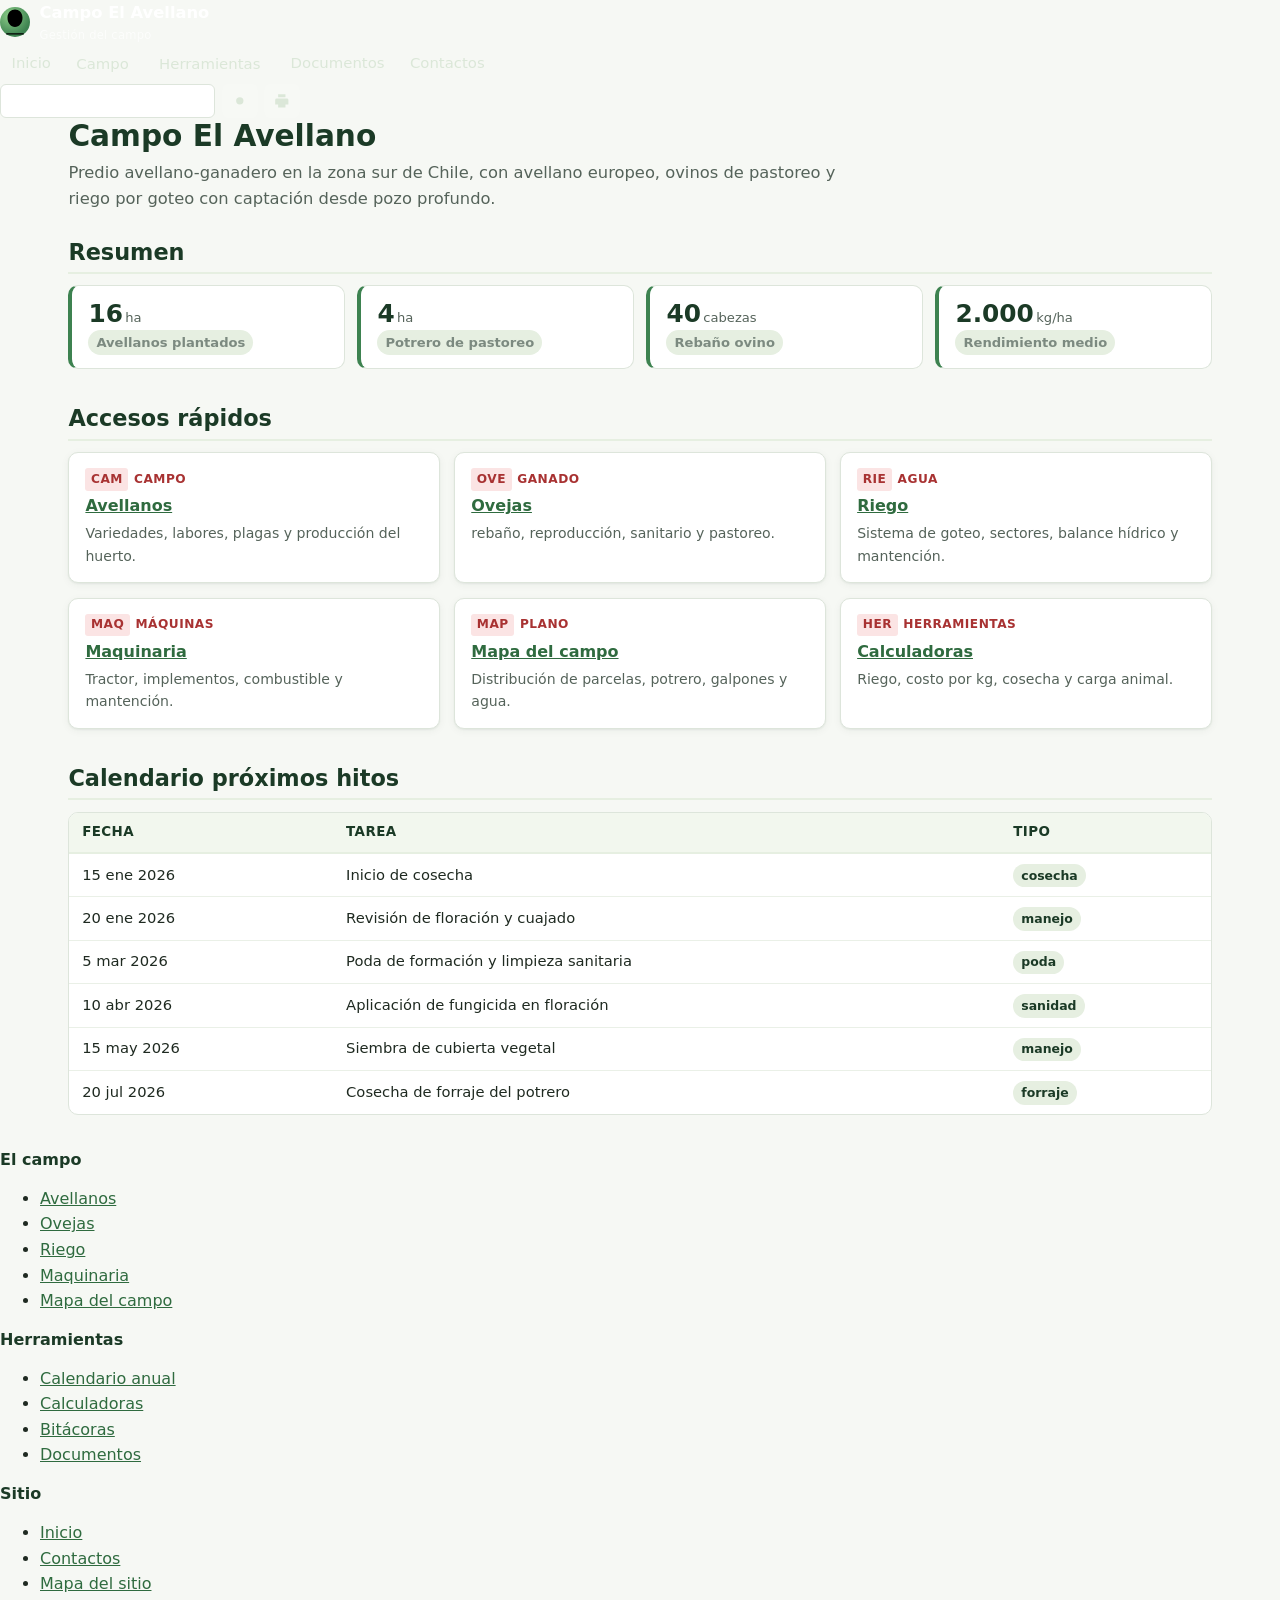
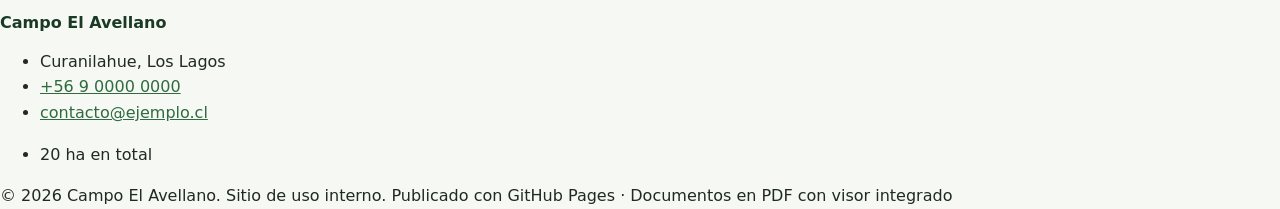
==== index.html @ 993be4ba "Sitio del campo: version inicial estatica" ====
<!DOCTYPE html>
<html lang="es-CL">
<head>
<meta charset="utf-8">
<meta name="viewport" content="width=device-width, initial-scale=1">
<title>Campo El Avellano | Gestión del campo avellano-ganadero</title>
<meta name="description" content="Sitio de Gestión del campo avellano-ganadero: avellanos, ovinos, riego por goteo, maquinaria, documentos, bitácoras y calculadoras.">
<meta name="theme-color" content="#1f4d3a">
<link rel="canonical" href="https://durrutiac94.github.io/campo-agricola/index.html">
<link rel="manifest" href="manifest.webmanifest">
<link rel="stylesheet" href="css/styles.css">
<link rel="stylesheet" href="css/campo.css">
</head>
<body data-pagina="index.html">

<div id="barra-header"></div>

<main class="contenedor">
  <header class="pagina-cabecera">
    <h1>Campo El Avellano</h1>
    <p class="intro" id="descripcion-campo">
      Predio avellano-ganadero en la zona sur de Chile, con avellano europeo, ovinos de pastoreo y riego por goteo.
    </p>
  </header>

  <section class="seccion">
    <h2>Resumen</h2>
    <div class="kpis" id="kpis-portada"></div>
  </section>

  <section class="seccion">
    <h2>Accesos rápidos</h2>
    <div class="doc-grid">
      <article class="doc-card">
        <div class="tipo"><span class="ext">CAM</span> Campo</div>
        <h3><a href="avellanos.html">Avellanos</a></h3>
        <p class="desc">Variedades, labores, plagas y producción del huerto.</p>
      </article>
      <article class="doc-card">
        <div class="tipo"><span class="ext">OVE</span> Ganado</div>
        <h3><a href="ovejas.html">Ovejas</a></h3>
        <p class="desc">rebaño, reproducción, sanitario y pastoreo.</p>
      </article>
      <article class="doc-card">
        <div class="tipo"><span class="ext">RIE</span> Agua</div>
        <h3><a href="riego.html">Riego</a></h3>
        <p class="desc">Sistema de goteo, sectores, balance hídrico y mantención.</p>
      </article>
      <article class="doc-card">
        <div class="tipo"><span class="ext">MAQ</span> Máquinas</div>
        <h3><a href="maquinaria.html">Maquinaria</a></h3>
        <p class="desc">Tractor, implementos, combustible y mantención.</p>
      </article>
      <article class="doc-card">
        <div class="tipo"><span class="ext">MAP</span> Plano</div>
        <h3><a href="mapa.html">Mapa del campo</a></h3>
        <p class="desc">Distribución de parcelas, potrero, galpones y agua.</p>
      </article>
      <article class="doc-card">
        <div class="tipo"><span class="ext">HER</span> Herramientas</div>
        <h3><a href="calculadoras.html">Calculadoras</a></h3>
        <p class="desc">Riego, costo por kg, cosecha y carga animal.</p>
      </article>
    </div>
  </section>

  <section class="seccion">
    <h2>Calendario próximos hitos</h2>
    <div id="hitos-portada"></div>
  </section>
</main>

<div id="pie-footer"></div>

<script src="data/campo.js"></script>
<script src="data/calendario.js"></script>
<script src="js/app.js"></script>
<script>
(function() {
  'use strict';
  var C = window.Campo;
  var datos = window.DATOS_CAMPO || {};
  var desc = document.getElementById('descripcion-campo');
  if (desc && datos.descripcion) desc.textContent = datos.descripcion;
  
  var kpisCont = document.getElementById('kpis-portada');
  if (kpisCont && datos.kpis) {
    var grilla = C.el ? document.createElement('div') : null;
    if (!grilla) grilla = document.createElement('div');
    grilla.className = 'kpis';
    datos.kpis.forEach(function(s) {
      var k = document.createElement('div');
      k.className = 'kpi';
      k.innerHTML = '<div class="valor">' + C.esc(s.valor) + (s.unidad ? '<span class="unidad">' + C.esc(s.unidad) + '</span>' : '') + '</div>' +
                    '<div class="etiqueta">' + C.esc(s.etiqueta) + '</div>';
      grilla.appendChild(k);
    });
    kpisCont.appendChild(grilla);
  }
  
  var hitosCont = document.getElementById('hitos-portada');
  if (hitosCont && datos.hitos) {
    var tabla = document.createElement('div');
    tabla.className = 'tabla-envoltura';
    var t = document.createElement('table');
    t.className = 'tabla responsive';
    t.innerHTML = '<thead><tr><th>Fecha</th><th>Tarea</th><th>Tipo</th></tr></thead><tbody></tbody>';
    var tbody = t.querySelector('tbody');
    datos.hitos.slice(0, 6).forEach(function(h) {
      var tr = document.createElement('tr');
      tr.innerHTML = '<td data-label="Fecha">' + C.esc(C.fecha ? C.fecha(h.fecha) : h.fecha) + '</td>' +
                     '<td data-label="Tarea">' + C.esc(h.titulo) + '</td>' +
                     '<td data-label="Tipo"><span class="etiqueta">' + C.esc(h.tipo) + '</span></td>';
      tbody.appendChild(tr);
    });
    tabla.appendChild(t);
    hitosCont.appendChild(tabla);
  }
})();
</script>
</body>
</html>
---- css/styles.css ----
/* ==========================================================================
   Sitio de gestión de campo agrícola
   Hoja de estilos principal
   ========================================================================== */

:root {
  --verde-900: #1b3a26;
  --verde-700: #2f6b3f;
  --verde-600: #3d8250;
  --verde-400: #74a96b;
  --verde-200: #c2d9b8;
  --verde-100: #e6efe1;
  --verde-050: #f2f7ee;

  --tierra-700: #6b4f2a;
  --tierra-500: #9a7b4f;
  --ambar-600: #b07d18;
  --ambar-100: #fdf1d6;
  --rojo-600: #a83232;
  --rojo-100: #fbe4e4;
  --azul-600: #2b6180;
  --azul-100: #e0eef5;

  --texto: #1f2a21;
  --texto-soft: #55635a;
  --texto-mute: #7c8a80;
  --linea: #dde5db;
  --linea-soft: #eaf0e7;
  --fondo: #f6f8f4;
  --superficie: #ffffff;
  --superficie-alt: #fbfcfa;

  --radio: 10px;
  --radio-s: 6px;
  --sombra: 0 1px 2px rgba(27, 58, 38, .06), 0 2px 8px rgba(27, 58, 38, .05);
  --sombra-alta: 0 8px 28px rgba(27, 58, 38, .16);

  --ancho: 1180px;
  --alto-header: 62px;

  --fuente: "Segoe UI", system-ui, -apple-system, "Helvetica Neue", Arial, sans-serif;
  --mono: "Cascadia Mono", "SF Mono", Consolas, "Liberation Mono", monospace;
}

* { box-sizing: border-box; }

html { scroll-behavior: smooth; }

body {
  margin: 0;
  font-family: var(--fuente);
  font-size: 16px;
  line-height: 1.6;
  color: var(--texto);
  background: var(--fondo);
  -webkit-text-size-adjust: 100%;
}

img, svg { max-width: 100%; }

a { color: var(--verde-700); }
a:hover { color: var(--verde-600); }

h1, h2, h3, h4 {
  color: var(--verde-900);
  line-height: 1.25;
  margin: 0 0 .5em;
  font-weight: 650;
}
h1 { font-size: 1.85rem; }
h2 { font-size: 1.4rem; }
h3 { font-size: 1.12rem; }
h4 { font-size: 1rem; }
p { margin: 0 0 .9em; }

.skip-link {
  position: absolute; left: -9999px; top: 0; z-index: 200;
  background: var(--verde-900); color: #fff; padding: .7rem 1rem; border-radius: 0 0 var(--radio-s) 0;
}
.skip-link:focus { left: 0; }

:focus-visible {
  outline: 3px solid var(--verde-400);
  outline-offset: 2px;
}

/* ---------------------------------------------------------------- Layout -- */

.contenedor {
  width: 100%;
  max-width: var(--ancho);
  margin: 0 auto;
  padding: 0 1.15rem;
}

main { padding: 1.6rem 0 3rem; min-height: 60vh; }

.breadcrumb {
  font-size: .85rem;
  color: var(--texto-mute);
  padding: .9rem 0 .2rem;
}
.breadcrumb a { color: var(--texto-soft); text-decoration: none; }
.breadcrumb a:hover { text-decoration: underline; }
.breadcrumb span { margin: 0 .4rem; }

.seccion { margin-bottom: 2.2rem; }
.seccion > h2 {
  padding-bottom: .4rem;
  border-bottom: 2px solid var(--verde-100);
  display: flex; align-items: baseline; gap: .6rem; flex-wrap: wrap;
}
.seccion > h2 .contador { font-size: .85rem; font-weight: 400; color: var(--texto-mute); }

.parrafo-intro { color: var(--texto-soft); max-width: 74ch; }

/* Cabecera de página y migas de navegación */
.pagina-cabecera { margin-bottom: 1.6rem; }
.pagina-cabecera h1 { margin-bottom: .3rem; }
.pagina-cabecera .intro {
  color: var(--texto-soft); max-width: 74ch; margin: 0; font-size: 1.02rem;
}

.migas { font-size: .85rem; color: var(--texto-mute); padding: .9rem 0 .2rem; }
.migas a { color: var(--texto-soft); text-decoration: none; }
.migas a:hover { text-decoration: underline; }
.migas span { margin: 0 .4rem; }

/* Filtros */
.filtros-documentos {
  display: flex; flex-wrap: wrap; gap: .9rem; align-items: flex-end;
  margin-bottom: 1.2rem; padding-bottom: .9rem; border-bottom: 1px solid var(--linea);
}
.filtros-grupo { display: flex; flex-wrap: wrap; gap: .9rem; align-items: flex-end; }
.filtros-grupo label { display: flex; flex-direction: column; gap: .25rem; }
.filtros-grupo select, .filtros-grupo input { min-width: 190px; }

/* Ficha de datos clave (pares etiqueta/valor) */
.datos-clave { display: grid; gap: .4rem .9rem; grid-template-columns: repeat(auto-fit, minmax(250px, 1fr)); }
.datos-clave .fila {
  display: flex; justify-content: space-between; gap: 1rem;
  padding: .32rem 0; border-bottom: 1px dashed var(--linea-soft); font-size: .93rem;
}
.datos-clave .fila .k { color: var(--texto-soft); }
.datos-clave .fila .v { font-weight: 650; color: var(--verde-900); text-align: right; }

/* ---------------------------------------------------------------- Header -- */

.site-header {
  position: sticky; top: 0; z-index: 50;
  background: var(--verde-900);
  color: #eef4ec;
  box-shadow: 0 1px 0 rgba(255,255,255,.08), 0 2px 10px rgba(0,0,0,.18);
}

.site-header .barra {
  display: flex; align-items: center; gap: 1rem;
  min-height: var(--alto-header);
}

.marca {
  display: flex; align-items: center; gap: .6rem;
  color: #fff; text-decoration: none; font-weight: 700; white-space: nowrap;
  font-size: 1.02rem;
}
.marca:hover { color: #fff; }
.marca .logo {
  width: 30px; height: 30px; flex: none;
  border-radius: 50%;
  background: radial-gradient(circle at 35% 30%, #8fd08a, #3d8250 70%);
  display: grid; place-items: center;
  color: var(--verde-900); font-size: .95rem; font-weight: 800;
}
.marca small { display: block; font-size: .72rem; font-weight: 400; opacity: .72; letter-spacing: .02em; }

.nav-principal { margin-left: auto; }
.nav-lista { display: flex; align-items: center; gap: .15rem; list-style: none; margin: 0; padding: 0; }

.nav-lista > li { position: relative; }

.nav-lista a, .nav-grupo > button {
  display: inline-flex; align-items: center; gap: .3rem;
  padding: .48rem .72rem;
  color: #dbe7d8; text-decoration: none;
  font-size: .93rem; font-weight: 500;
  border-radius: var(--radio-s);
  background: none; border: 0; cursor: pointer;
  font-family: inherit;
}
.nav-lista a:hover, .nav-grupo > button:hover { background: rgba(255,255,255,.1); color: #fff; }
.nav-lista a.activo { background: rgba(255,255,255,.16); color: #fff; font-weight: 650; }
.nav-grupo > button .flecha { font-size: .62rem; opacity: .8; transition: transform .15s; }
.nav-grupo.abierto > button .flecha { transform: rotate(180deg); }

.nav-submenu {
  position: absolute; top: calc(100% + 6px); right: 0; z-index: 60;
  min-width: 210px;
  background: var(--superficie);
  border: 1px solid var(--linea);
  border-radius: var(--radio);
  box-shadow: var(--sombra-alta);
  list-style: none; margin: 0; padding: .35rem;
  display: none;
}
.nav-grupo.abierto .nav-submenu { display: block; }
.nav-submenu a { display: block; color: var(--texto); font-weight: 500; padding: .5rem .65rem; }
.nav-submenu a:hover { background: var(--verde-050); color: var(--verde-700); }
.nav-submenu a.activo { background: var(--verde-100); color: var(--verde-900); font-weight: 650; }

.acciones-header { display: flex; align-items: center; gap: .4rem; }

.btn-icono {
  background: rgba(255,255,255,.08); color: #dbe7d8;
  border: 0; border-radius: var(--radio-s);
  width: 36px; height: 34px;
  display: grid; place-items: center;
  cursor: pointer; font-size: 1rem;
}
.btn-icono:hover { background: rgba(255,255,255,.18); color: #fff; }
.btn-icono.activo { background: var(--verde-600); color: #fff; }
.btn-icono svg { width: 1.1rem; height: 1.1rem; fill: currentColor; }

.btn-menu { display: none; }

.buscador-global { position: relative; }
.buscador-global input {
  width: 190px; padding: .42rem .6rem;
  border-radius: var(--radio-s);
  border: 1px solid rgba(255,255,255,.18);
  background: rgba(255,255,255,.08); color: #fff;
  font-size: .88rem; font-family: inherit;
}
.buscador-global input::placeholder { color: rgba(255,255,255,.55); }
.buscador-global input:focus { background: rgba(255,255,255,.14); }

.resultados-busqueda {
  position: absolute; top: calc(100% + 8px); right: 0; z-index: 70;
  width: 340px; max-height: 60vh; overflow: auto;
  background: var(--superficie); color: var(--texto);
  border: 1px solid var(--linea); border-radius: var(--radio);
  box-shadow: var(--sombra-alta); padding: .35rem;
  display: none;
}
.resultados-busqueda.visible { display: block; }
.resultados-busqueda .grupo-titulo {
  font-size: .72rem; text-transform: uppercase; letter-spacing: .06em;
  color: var(--texto-mute); padding: .5rem .6rem .25rem; font-weight: 700;
}
.resultados-busqueda a {
  display: block; padding: .42rem .6rem; border-radius: var(--radio-s);
  text-decoration: none; color: var(--texto); font-size: .9rem;
}
.resultados-busqueda a:hover { background: var(--verde-050); }
.resultados-busqueda .sub { font-size: .78rem; color: var(--texto-mute); }
.resultados-busqueda .vacio { padding: .8rem .6rem; color: var(--texto-mute); font-size: .9rem; }

/* ------------------------------------------------------------------ Hero -- */

.hero {
  background: linear-gradient(135deg, var(--verde-900) 0%, var(--verde-700) 55%, var(--verde-600) 100%);
  color: #f0f6ec;
  padding: 2.4rem 0 2.2rem;
}
.hero h1 { color: #fff; font-size: 2.1rem; margin-bottom: .35rem; }
.hero .lead { color: #d5e6cf; font-size: 1.04rem; max-width: 70ch; margin-bottom: 0; }
.hero .ubicacion { font-size: .9rem; color: #bcd6b5; margin-top: .6rem; }

.hero-mini {
  background: linear-gradient(135deg, var(--verde-900), var(--verde-700));
  color: #f0f6ec; padding: 1.5rem 0 1.4rem;
}
.hero-mini h1 { color: #fff; font-size: 1.65rem; margin-bottom: .2rem; }
.hero-mini p { color: #cfe1c8; margin: 0; max-width: 76ch; }

/* --------------------------------------------------------------- Tarjetas -- */

.grilla { display: grid; gap: 1rem; }
.grilla-2 { grid-template-columns: repeat(auto-fit, minmax(290px, 1fr)); }
.grilla-3 { grid-template-columns: repeat(auto-fit, minmax(235px, 1fr)); }
.grilla-4 { grid-template-columns: repeat(auto-fit, minmax(190px, 1fr)); }

.tarjeta {
  background: var(--superficie);
  border: 1px solid var(--linea);
  border-radius: var(--radio);
  padding: 1.05rem 1.15rem;
  box-shadow: var(--sombra);
}
.tarjeta h3 { margin-bottom: .35rem; }
.tarjeta p { color: var(--texto-soft); font-size: .93rem; margin-bottom: .6rem; }
.tarjeta.tarjeta-enlace { display: block; text-decoration: none; color: inherit; transition: transform .12s, box-shadow .12s, border-color .12s; }
.tarjeta.tarjeta-enlace:hover { transform: translateY(-2px); box-shadow: var(--sombra-alta); border-color: var(--verde-200); }
.tarjeta .icono { font-size: 1.5rem; display: block; margin-bottom: .35rem; }
.tarjeta .pie-tarjeta { font-size: .85rem; color: var(--verde-700); font-weight: 600; }

/* ----------------------------------------------------------------- KPIs --- */

.kpis { display: grid; gap: .8rem; grid-template-columns: repeat(auto-fit, minmax(160px, 1fr)); }
.kpi {
  background: var(--superficie); border: 1px solid var(--linea);
  border-left: 4px solid var(--verde-600);
  border-radius: var(--radio); padding: .85rem 1rem;
}
.kpi .valor { font-size: 1.55rem; font-weight: 700; color: var(--verde-900); line-height: 1.15; }
.kpi .valor .unidad { font-size: .82rem; font-weight: 500; color: var(--texto-soft); margin-left: .15rem; }
.kpi .etiqueta { font-size: .82rem; color: var(--texto-mute); margin-top: .1rem; }
.kpi.alerta { border-left-color: var(--ambar-600); background: var(--ambar-100); }
.kpi.alerta .valor { color: var(--ambar-600); }
.kpi.bueno { border-left-color: var(--verde-600); }
.kpi.critico { border-left-color: var(--rojo-600); background: var(--rojo-100); }
.kpi.critico .valor { color: var(--rojo-600); }

/* ---------------------------------------------------------------- Tablas -- */

.tabla-envoltura {
  overflow-x: auto;
  border: 1px solid var(--linea);
  border-radius: var(--radio);
  background: var(--superficie);
}
table.tabla {
  width: 100%; border-collapse: collapse; font-size: .92rem;
}
table.tabla caption {
  text-align: left; padding: .8rem 1rem .2rem;
  font-weight: 650; color: var(--verde-900); font-size: .98rem;
}
table.tabla caption .nota-caption { display: block; font-weight: 400; color: var(--texto-mute); font-size: .84rem; margin-top: .1rem; }
table.tabla th, table.tabla td { padding: .55rem .8rem; text-align: left; border-bottom: 1px solid var(--linea-soft); vertical-align: top; }
table.tabla thead th {
  background: var(--verde-050); color: var(--verde-900);
  font-weight: 650; font-size: .84rem; text-transform: uppercase; letter-spacing: .03em;
  border-bottom: 2px solid var(--verde-100); white-space: nowrap;
}
table.tabla thead th.ordenable { cursor: pointer; user-select: none; }
table.tabla thead th.ordenable:hover { background: var(--verde-100); }
table.tabla thead th .flecha-orden { opacity: .35; font-size: .7rem; margin-left: .25rem; }
table.tabla thead th.orden-asc .flecha-orden,
table.tabla thead th.orden-desc .flecha-orden { opacity: 1; color: var(--verde-600); }
table.tabla tbody tr:hover { background: var(--verde-050); }
table.tabla tbody tr:last-child td { border-bottom: 0; }
table.tabla tfoot td { font-weight: 700; background: var(--verde-050); border-top: 2px solid var(--verde-100); }
table.tabla .num { text-align: right; font-variant-numeric: tabular-nums; white-space: nowrap; }
table.tabla .nowrap { white-space: nowrap; }

/* Tabla responsive: en pantallas chicas cada fila se apila como tarjeta */
@media (max-width: 700px) {
  table.tabla.responsive thead { display: none; }
  table.tabla.responsive, table.tabla.responsive tbody, table.tabla.responsive tr, table.tabla.responsive td { display: block; width: 100%; }
  table.tabla.responsive tr {
    border: 1px solid var(--linea); border-radius: var(--radio-s);
    margin: .6rem 0; padding: .3rem .1rem; background: var(--superficie);
  }
  table.tabla.responsive td {
    border: 0; display: grid; grid-template-columns: 38% 1fr; gap: .5rem;
    padding: .32rem .6rem; text-align: left;
  }
  table.tabla.responsive td::before {
    content: attr(data-label); font-weight: 650; color: var(--texto-mute);
    font-size: .8rem; text-transform: uppercase; letter-spacing: .03em;
  }
  table.tabla.responsive td.num { text-align: left; }
  table.tabla.responsive tfoot { display: block; }
  table.tabla.responsive tfoot tr { display: block; }
  table.tabla.responsive tfoot td { display: block; border-top: 2px solid var(--verde-100); }
}

/* ------------------------------------------------------------- Etiquetas -- */

.etiqueta {
  display: inline-block; padding: .12rem .5rem;
  border-radius: 999px; font-size: .78rem; font-weight: 600;
  background: var(--verde-100); color: var(--verde-900); white-space: nowrap;
}
.etiqueta.ambar { background: var(--ambar-100); color: var(--ambar-600); }
.etiqueta.rojo { background: var(--rojo-100); color: var(--rojo-600); }
.etiqueta.azul { background: var(--azul-100); color: var(--azul-600); }
.etiqueta.tierra { background: #f0e7d8; color: var(--tierra-700); }
.etiqueta.neutra { background: #eef1ee; color: var(--texto-soft); }

/* ------------------------------------------------------------- Controles -- */

.barra-controles {
  display: flex; flex-wrap: wrap; gap: .6rem; align-items: center;
  margin-bottom: .9rem;
}
.campo-busca { position: relative; flex: 1 1 240px; min-width: 200px; }
.campo-busca input { width: 100%; padding-left: 2rem; }
.campo-busca::before {
  content: "→"; position: absolute; left: .6rem; top: 50%; transform: translateY(-50%);
  color: var(--texto-mute); font-size: 1.05rem; pointer-events: none;
}

input[type="text"], input[type="number"], input[type="date"], input[type="search"], input[type="email"], select, textarea {
  width: 100%;
  padding: .45rem .6rem;
  border: 1px solid var(--linea);
  border-radius: var(--radio-s);
  background: var(--superficie); color: var(--texto);
  font-family: inherit; font-size: .93rem;
}
input:focus, select:focus, textarea:focus { border-color: var(--verde-400); }
textarea { min-height: 80px; resize: vertical; }

select { cursor: pointer; }

label { font-size: .86rem; font-weight: 600; color: var(--texto-soft); }

.btn {
  display: inline-flex; align-items: center; gap: .4rem;
  padding: .5rem .9rem;
  background: var(--verde-700); color: #fff;
  border: 1px solid var(--verde-700); border-radius: var(--radio-s);
  font-family: inherit; font-size: .9rem; font-weight: 600;
  cursor: pointer; text-decoration: none;
  white-space: nowrap;
}
.btn:hover { background: var(--verde-600); border-color: var(--verde-600); color: #fff; }
.btn.secundario { background: var(--superficie); color: var(--verde-700); border-color: var(--verde-200); }
.btn.secundario:hover { background: var(--verde-050); color: var(--verde-900); }
.btn.plano { background: none; color: var(--verde-700); border-color: transparent; }
.btn.plano:hover { background: var(--verde-050); }
.btn.pequeno { padding: .3rem .6rem; font-size: .82rem; }
.btn[disabled] { opacity: .5; cursor: not-allowed; }

.chips { display: flex; flex-wrap: wrap; gap: .4rem; }
.chip {
  padding: .3rem .7rem; border-radius: 999px;
  border: 1px solid var(--linea); background: var(--superficie);
  font-size: .85rem; cursor: pointer; color: var(--texto-soft);
  font-family: inherit;
}
.chip:hover { border-color: var(--verde-400); color: var(--verde-700); }
.chip.activo { background: var(--verde-700); border-color: var(--verde-700); color: #fff; font-weight: 600; }

.contador-resultados { font-size: .86rem; color: var(--texto-mute); margin-left: auto; }

.vacio {
  padding: 1.6rem 1rem; text-align: center; color: var(--texto-mute);
  background: var(--superficie-alt); border: 1px dashed var(--linea); border-radius: var(--radio);
}

/* ------------------------------------------------------------ Documentos -- */

.doc-grid { display: grid; gap: .9rem; grid-template-columns: repeat(auto-fill, minmax(290px, 1fr)); }

.doc-card {
  background: var(--superficie); border: 1px solid var(--linea);
  border-radius: var(--radio); padding: .95rem 1rem;
  display: flex; flex-direction: column; gap: .35rem;
  box-shadow: var(--sombra);
}
.doc-card .tipo {
  display: inline-flex; align-items: center; gap: .35rem;
  font-size: .76rem; font-weight: 700; text-transform: uppercase;
  letter-spacing: .04em; color: var(--rojo-600);
}
.doc-card .tipo .ext { background: var(--rojo-100); padding: .1rem .35rem; border-radius: 3px; }
.doc-card h3 { margin: 0; font-size: 1rem; }
.doc-card .desc { font-size: .88rem; color: var(--texto-soft); margin: 0; flex: 1; }
.doc-card .meta { font-size: .8rem; color: var(--texto-mute); display: flex; gap: .5rem; flex-wrap: wrap; align-items: center; }
.doc-card .acciones { display: flex; gap: .4rem; flex-wrap: wrap; margin-top: .35rem; }
.doc-card .acciones a, .doc-card .acciones button {
  font-size: .84rem; padding: .28rem .6rem;
}

/* ----------------------------------------------------------------- Visor -- */

.visor-fondo {
  position: fixed; inset: 0; z-index: 100;
  background: rgba(20, 34, 24, .78);
  display: none; align-items: center; justify-content: center;
  padding: 1rem;
}
.visor-fondo.visible { display: flex; }
.visor-caja {
  background: var(--superficie); border-radius: var(--radio);
  width: min(1080px, 100%); height: min(88vh, 100%);
  display: flex; flex-direction: column; overflow: hidden;
  box-shadow: var(--sombra-alta);
}
.visor-barra {
  display: flex; align-items: center; gap: .7rem;
  padding: .6rem .9rem; border-bottom: 1px solid var(--linea);
  background: var(--superficie-alt); flex: none;
}
.visor-barra .titulo { font-weight: 650; color: var(--verde-900); font-size: .95rem; flex: 1; overflow: hidden; text-overflow: ellipsis; white-space: nowrap; }
.visor-barra .acciones { display: flex; gap: .4rem; }
.visor-marco { flex: 1; min-height: 0; display: flex; }
.visor-marco iframe { width: 100%; height: 100%; border: 0; background: #525659; }
.visor-fallback { padding: 2rem 1.5rem; text-align: center; color: var(--texto-soft); }
.visor-fallback iframe { height: 60vh; }

/* ------------------------------------------------------------- Calendario -- */

.cal-envoltura { overflow-x: auto; border: 1px solid var(--linea); border-radius: var(--radio); background: var(--superficie); }
table.calendario { width: 100%; border-collapse: collapse; font-size: .86rem; min-width: 900px; }
table.calendario th, table.calendario td { padding: .5rem .55rem; border: 1px solid var(--linea-soft); vertical-align: top; }
table.calendario thead th {
  background: var(--verde-050); color: var(--verde-900); font-weight: 650;
  font-size: .82rem; text-transform: uppercase; text-align: center; white-space: nowrap;
}
table.calendario thead th.actual { background: var(--verde-700); color: #fff; }
table.calendario th.fila-etiqueta {
  background: var(--verde-050); text-align: left; width: 130px;
  position: sticky; left: 0; z-index: 2; font-size: .88rem; border-right: 2px solid var(--linea);
}
table.calendario td.actual { background: #fbf6e6; }
table.calendario ul { margin: 0; padding-left: 1rem; }
table.calendario li { margin-bottom: .18rem; }
table.calendario li.critico { color: var(--rojo-600); font-weight: 600; }

.panel-mes {
  background: var(--superficie); border: 1px solid var(--verde-200);
  border-left: 5px solid var(--verde-600);
  border-radius: var(--radio); padding: 1rem 1.15rem;
}
.panel-mes .mes-nombre { font-size: 1.25rem; font-weight: 700; color: var(--verde-900); margin-bottom: .2rem; }
.panel-mes ul { margin: .5rem 0 0; padding-left: 1.15rem; }
.panel-mes li { margin-bottom: .3rem; }
.panel-mes .vacio-mes { color: var(--texto-mute); font-style: italic; }

/* --------------------------------------------------------------- Mapa ----- */

.mapa-contenedor {
  background: var(--superficie); border: 1px solid var(--linea);
  border-radius: var(--radio); padding: .8rem; overflow-x: auto;
}
.mapa-svg { width: 100%; height: auto; min-width: 680px; display: block; }
.mapa-svg .forma { cursor: pointer; transition: opacity .12s; }
.mapa-svg .forma:hover { opacity: .78; }
.mapa-svg .forma.seleccionada { stroke: var(--verde-900); stroke-width: 3; }
.mapa-svg .texto-mapa { font-size: 12px; fill: #1f2a21; pointer-events: none; }
.mapa-svg .sub-mapa { font-size: 10px; fill: #55635a; pointer-events: none; }
.leyenda-mapa { display: flex; flex-wrap: wrap; gap: .8rem; margin-top: .8rem; font-size: .85rem; color: var(--texto-soft); }
.leyenda-mapa span { display: inline-flex; align-items: center; gap: .35rem; }
.leyenda-mapa i { width: 14px; height: 14px; border-radius: 3px; display: inline-block; }

/* --------------------------------------------------------- Calculadoras -- */

.calc-grilla { display: grid; gap: 1rem; grid-template-columns: repeat(auto-fit, minmax(260px, 1fr)); }
.calc-campo { display: flex; flex-direction: column; gap: .18rem; }
.calc-campo input, .calc-campo select { font-variant-numeric: tabular-nums; }
.calc-acciones { display: flex; gap: .5rem; flex-wrap: wrap; margin-top: .8rem; }

.resultado {
  background: var(--verde-050); border: 1px solid var(--verde-100);
  border-radius: var(--radio); padding: 1rem 1.1rem; margin-top: 1rem;
}
.resultado h4 { margin-bottom: .6rem; }
.resultado .linea {
  display: flex; justify-content: space-between; gap: 1rem;
  padding: .3rem 0; border-bottom: 1px dashed var(--verde-100);
  font-size: .93rem;
}
.resultado .linea:last-child { border-bottom: 0; }
.resultado .linea .v { font-weight: 700; color: var(--verde-900); font-variant-numeric: tabular-nums; text-align: right; }
.resultado .linea.destacada { background: var(--superficie); border-radius: var(--radio-s); padding: .5rem .6rem; margin: .35rem 0; border: 1px solid var(--verde-200); }
.resultado .veredicto {
  margin-top: .8rem; padding: .7rem .85rem; border-radius: var(--radio-s);
  font-size: .93rem; font-weight: 600; line-height: 1.5;
}
.veredicto.ok { background: var(--verde-100); color: var(--verde-900); }
.veredicto.aviso { background: var(--ambar-100); color: var(--ambar-600); }
.veredicto.error { background: var(--rojo-100); color: var(--rojo-600); }

.barra-grafico { display: flex; align-items: flex-end; gap: 3px; height: 120px; margin-top: .8rem; }
.barra-grafico .barra-item { flex: 1; display: flex; flex-direction: column; justify-content: flex-end; align-items: center; gap: .2rem; }
.barra-grafico .barra { width: 100%; background: var(--verde-400); border-radius: 3px 3px 0 0; min-height: 2px; }
.barra-grafico .barra.ingreso { background: var(--azul-600); }
.barra-grafico .barra-label { font-size: .68rem; color: var(--texto-mute); }

/* ---------------------------------------------------------------- Footer -- */

.site-footer {
  background: var(--verde-900); color: #c9dbc4;
  padding: 1.8rem 0 1.2rem; margin-top: 2rem;
  font-size: .9rem;
}
.site-footer .cols { display: grid; gap: 1.4rem; grid-template-columns: repeat(auto-fit, minmax(210px, 1fr)); }
.site-footer h4 { color: #fff; font-size: .84rem; text-transform: uppercase; letter-spacing: .06em; margin-bottom: .5rem; }
.site-footer a { color: #c9dbc4; text-decoration: none; }
.site-footer a:hover { color: #fff; text-decoration: underline; }
.site-footer ul { list-style: none; margin: 0; padding: 0; }
.site-footer li { margin-bottom: .25rem; }
.site-footer .legal {
  border-top: 1px solid rgba(255,255,255,.12);
  margin-top: 1.4rem; padding-top: .9rem;
  font-size: .82rem; color: #9db898;
  display: flex; justify-content: space-between; gap: 1rem; flex-wrap: wrap;
}

/* ---------------------------------------------------------------- Avisos -- */

.aviso {
  border-radius: var(--radio); padding: .8rem 1rem; margin: 0 0 1rem;
  font-size: .92rem; border-left: 4px solid;
}
.aviso.info { background: var(--azul-100); border-color: var(--azul-600); color: #1e4557; }
.aviso.atencion { background: var(--ambar-100); border-color: var(--ambar-600); color: #7d560f; }
.aviso.peligro { background: var(--rojo-100); border-color: var(--rojo-600); color: #7a2424; }
.aviso.ok { background: var(--verde-100); border-color: var(--verde-700); color: var(--verde-900); }
.aviso strong { font-weight: 700; }

/* --------------------------------------------------------------- Impresión - */

@media print {
  .site-header, .site-footer, .no-print, .barra-controles, .visor-fondo, .acciones-header { display: none !important; }
  body { background: #fff; font-size: 11pt; }
  .contenedor { max-width: 100%; padding: 0; }
  main { padding: 0; }
  .seccion { break-inside: avoid; margin-bottom: 1rem; }
  .tarjeta, .kpi, .tabla-envoltura { box-shadow: none; border-color: #999; }
  table.calendario { min-width: 0; font-size: 7.5pt; }
  table.calendario th, table.calendario td { padding: .2rem .25rem; }
  a[href^="http"]::after { content: " (" attr(href) ")"; font-size: 8pt; color: #555; }
  .titulo-impresion { display: block !important; margin-bottom: .6rem; }
}

.titulo-impresion { display: none; }

@media (max-width: 900px) {
  .nav-principal {
    position: fixed; inset: var(--alto-header) 0 0 0;
    background: var(--verde-900); padding: 1rem 1.15rem 2rem;
    overflow-y: auto; transform: translateX(100%); transition: transform .2s;
    z-index: 40;
  }
  .nav-principal.abierto { transform: translateX(0); }
  .nav-lista { flex-direction: column; align-items: stretch; gap: .15rem; }
  .nav-lista > li { width: 100%; }
  .nav-lista a, .nav-grupo > button { width: 100%; justify-content: space-between; padding: .7rem .6rem; font-size: 1rem; }
  .nav-submenu { position: static; box-shadow: none; border: 0; background: rgba(255,255,255,.06); min-width: 0; }
  .nav-submenu a { color: #dbe7d8; padding: .55rem 1rem; }
  .nav-submenu a:hover { background: rgba(255,255,255,.12); color: #fff; }
  .nav-submenu a.activo { background: rgba(255,255,255,.16); color: #fff; }
  .btn-menu { display: grid; }
  .buscador-global input { width: 150px; }
  .resultados-busqueda { width: min(90vw, 340px); right: -60px; }
  .marca small { display: none; }
}

@media (max-width: 520px) {
  .buscador-global { display: none; }
  h1 { font-size: 1.55rem; }
  .hero h1 { font-size: 1.65rem; }
}


/* Pestañas */
.tabs { display: flex; gap: .5rem; margin-bottom: 1rem; flex-wrap: wrap; }
.tab { background: var(--superficie); border: 1px solid var(--linea); padding: .4rem .8rem; border-radius: var(--radio); cursor: pointer; font: inherit; }
.tab.activo { background: var(--verde-100); border-color: var(--verde-600); font-weight: 650; }
.lista-eventos { display: grid; gap: .8rem; }
.evento { background: var(--superficie); border: 1px solid var(--linea); border-radius: var(--radio); padding: .8rem 1rem; box-shadow: var(--sombra); }
.evento h4 { margin: .3rem 0 .4rem; }
.evento p { margin: 0 0 .4rem; color: var(--texto-soft); }
.evento .cab-evento { display: flex; gap: .6rem; align-items: center; flex-wrap: wrap; }
.evento .fecha { font-weight: 650; }
.evento .meta { font-size: .88rem; color: var(--texto-mute); }
---- css/campo.css ----
/* ==========================================================================
   Modo campo → hoja alternativa para uso en terreno.
   Se activa con el botón "Modo campo" de la barra superior, que alterna la
   clase .modo-campo en <html>. Tipografía grande, alto contraste y menos
   ruido visual para leer con guantes o a pleno sol.
   ========================================================================== */

html.modo-campo {
  --texto: #000;
  --texto-soft: #16211a;
  --texto-mute: #35443a;
  --linea: #1f2a21;
  --linea-soft: #b9c4b7;
  --fondo: #ffffff;
  --superficie: #ffffff;
  --superficie-alt: #f2f4f0;
  --verde-050: #eef5ea;
  --verde-100: #d7e8cf;
  --verde-200: #b3d2a5;
  --verde-900: #14301d;
  --verde-700: #1f5230;
  font-size: 18px;
}

html.modo-campo body {
  background: #fff;
  font-weight: 500;
  line-height: 1.7;
}

html.modo-campo .contenedor { max-width: 100%; padding: 0 1rem; }

html.modo-campo .site-header {
  background: #14301d;
  box-shadow: 0 3px 0 #000;
}
html.modo-campo .marca { font-size: 1.15rem; }
html.modo-campo .nav-lista a,
html.modo-campo .nav-grupo > button { font-size: 1.02rem; padding: .6rem .8rem; }
html.modo-campo .btn-icono { width: 42px; height: 40px; font-size: 1.1rem; }

html.modo-campo h1 { font-size: 2rem; }
html.modo-campo h2 { font-size: 1.5rem; }
html.modo-campo h3 { font-size: 1.18rem; }

html.modo-campo .tarjeta,
html.modo-campo .kpi,
html.modo-campo .tabla-envoltura,
html.modo-campo .panel-mes,
html.modo-campo .cal-envoltura,
html.modo-campo .mapa-contenedor {
  border: 2px solid var(--linea);
  box-shadow: none;
}

html.modo-campo table.tabla { font-size: 1rem; }
html.modo-campo table.tabla th,
html.modo-campo table.tabla td { padding: .7rem .7rem; border-bottom: 2px solid var(--linea-soft); }
html.modo-campo table.tabla thead th {
  background: #14301d; color: #fff; font-size: .88rem; border-bottom: 3px solid #000;
}

html.modo-campo .btn {
  padding: .7rem 1.1rem; font-size: 1rem; border-width: 2px;
  background: #14301d; border-color: #14301d; color: #fff;
}
html.modo-campo .btn.secundario { background: #fff; color: #14301d; border-color: #14301d; }
html.modo-campo .btn.secundario:hover { background: #eef5ea; color: #14301d; }

html.modo-campo input,
html.modo-campo select,
html.modo-campo textarea {
  padding: .65rem .7rem; font-size: 1rem; border-width: 2px; border-color: var(--linea);
}

html.modo-campo .etiqueta { font-size: .86rem; padding: .2rem .6rem; }
html.modo-campo .chip { font-size: .95rem; padding: .45rem .9rem; }
html.modo-campo .chip.activo { background: #14301d; border-color: #14301d; }

html.modo-campo .kpi .valor { font-size: 1.9rem; }
html.modo-campo .resultado .linea { font-size: 1.02rem; padding: .45rem 0; }
html.modo-campo .resultado .linea .v { font-size: 1.12rem; }

html.modo-campo .doc-card .desc,
html.modo-campo .parrafo-intro { font-size: 1rem; }

/* En modo campo las tablas apiladas se leen mejor sin truncar */
html.modo-campo table.tabla.responsive td { grid-template-columns: 42% 1fr; padding: .5rem .6rem; }

/* Modo campo: las secciones de una página se muestran a pantalla completa
   al navegar entre ellas, sin distracciones del encabezado. */
html.modo-campo main { padding-top: 1rem; }
html.modo-campo .hero { padding: 1.4rem 0 1.2rem; }
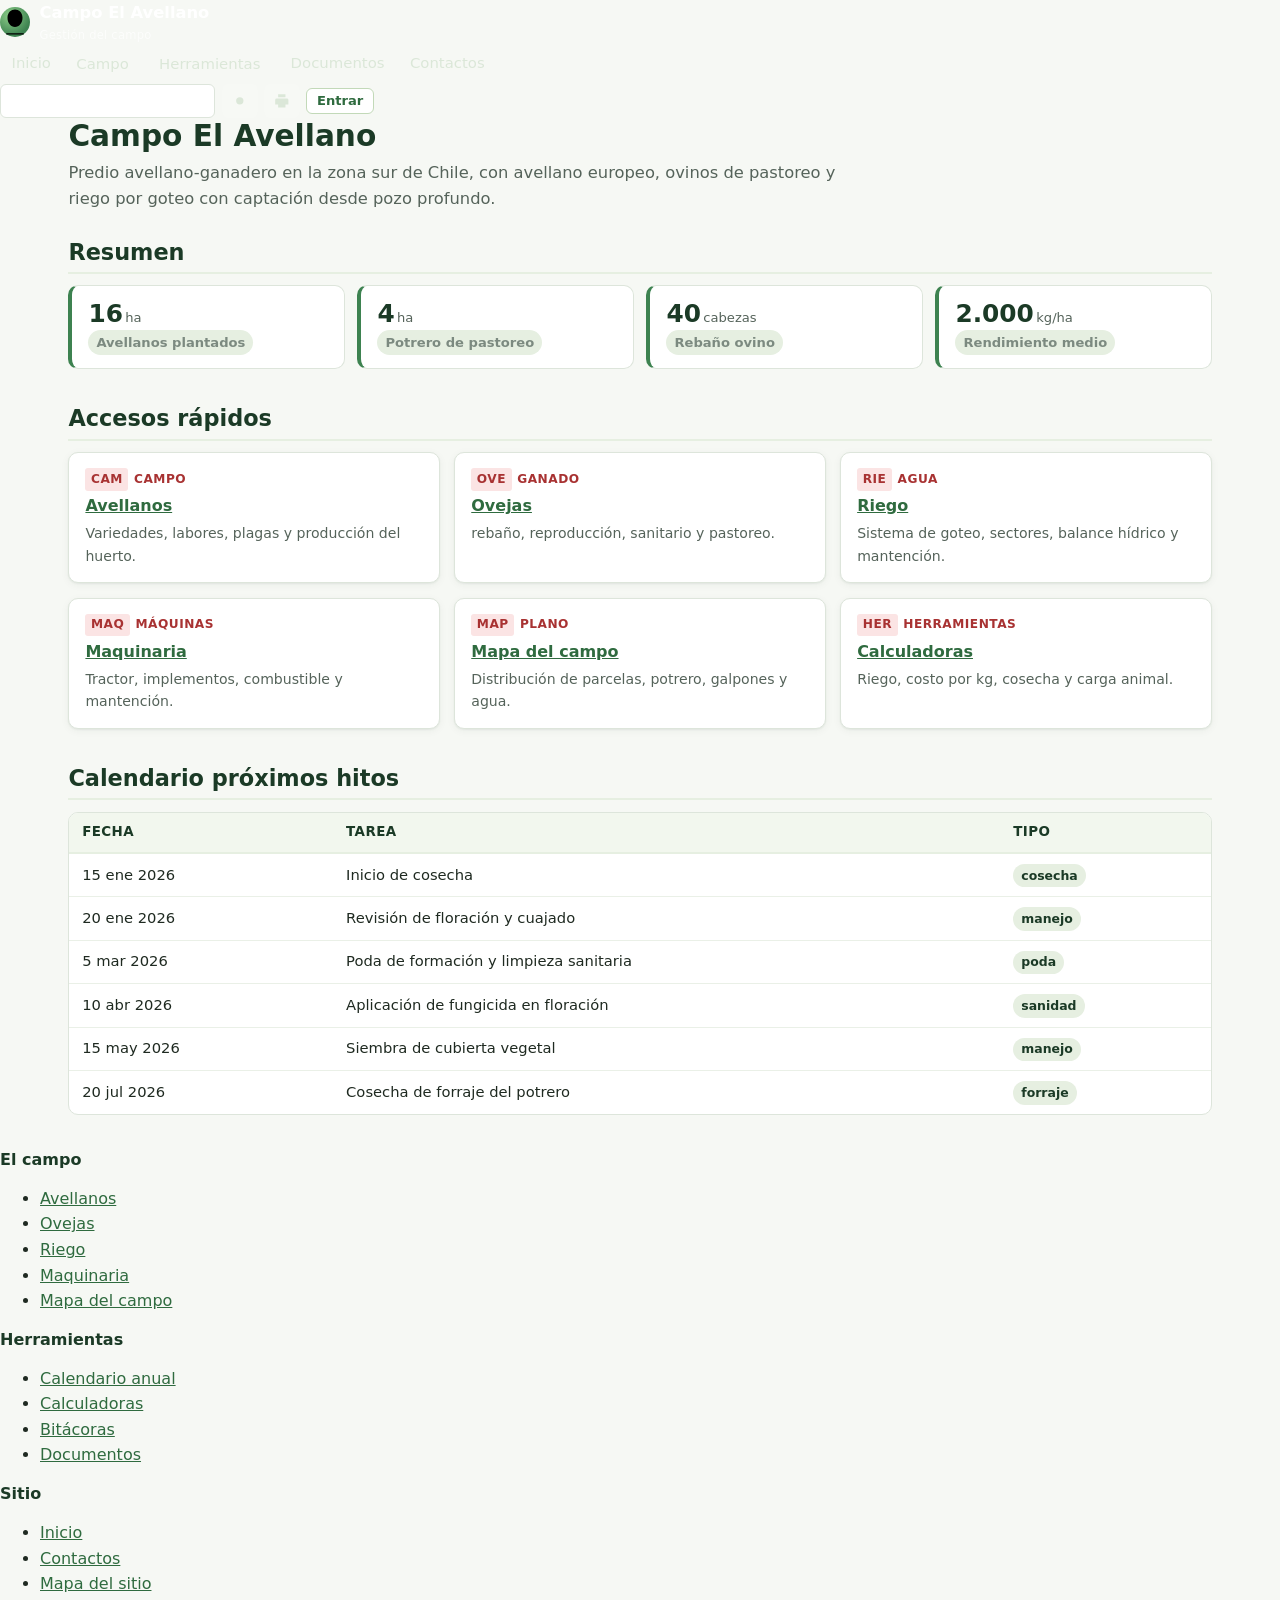
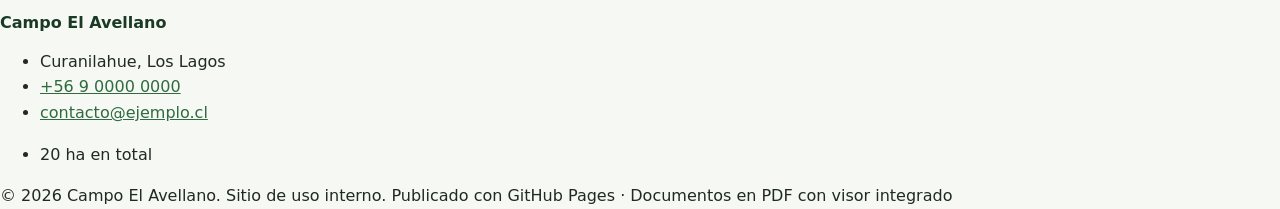
==== commit 0305c2de: "Fase 3: editor en el sitio con sesion y formularios por lista" ====
--- a/index.html
+++ b/index.html
@@ -74,47 +74,93 @@
 
 <script src="data/campo.js"></script>
 <script src="data/calendario.js"></script>
+<script src="js/config.js"></script>
+<script src="js/supabase.js"></script>
+<script src="js/manifiesto.js"></script>
+<script src="js/datos.js"></script>
 <script src="js/app.js"></script>
+<script src="js/esquema.js"></script>
+<script src="js/editor.js"></script>
 <script>
-(function() {
+(function () {
   'use strict';
   var C = window.Campo;
-  var datos = window.DATOS_CAMPO || {};
-  var desc = document.getElementById('descripcion-campo');
-  if (desc && datos.descripcion) desc.textContent = datos.descripcion;
-  
-  var kpisCont = document.getElementById('kpis-portada');
-  if (kpisCont && datos.kpis) {
-    var grilla = C.el ? document.createElement('div') : null;
-    if (!grilla) grilla = document.createElement('div');
-    grilla.className = 'kpis';
-    datos.kpis.forEach(function(s) {
-      var k = document.createElement('div');
-      k.className = 'kpi';
-      k.innerHTML = '<div class="valor">' + C.esc(s.valor) + (s.unidad ? '<span class="unidad">' + C.esc(s.unidad) + '</span>' : '') + '</div>' +
-                    '<div class="etiqueta">' + C.esc(s.etiqueta) + '</div>';
-      grilla.appendChild(k);
-    });
-    kpisCont.appendChild(grilla);
+
+  function pintar() {
+    var datos = window.DATOS_CAMPO || {};
+    var desc = document.getElementById('descripcion-campo');
+    if (desc) desc.textContent = datos.descripcion || '';
+
+    var kpisCont = document.getElementById('kpis-portada');
+    if (kpisCont) {
+      kpisCont.innerHTML = '';
+      if (datos.kpis && datos.kpis.length) {
+        var grilla = document.createElement('div');
+        grilla.className = 'kpis';
+        datos.kpis.forEach(function (s) {
+          var k = document.createElement('div');
+          k.className = 'kpi';
+          k.innerHTML = '<div class="valor">' + C.esc(s.valor) +
+            (s.unidad ? '<span class="unidad">' + C.esc(s.unidad) + '</span>' : '') +
+            '</div><div class="etiqueta">' + C.esc(s.etiqueta) + '</div>';
+          grilla.appendChild(k);
+        });
+        kpisCont.appendChild(grilla);
+      }
+    }
+
+    var hitosCont = document.getElementById('hitos-portada');
+    if (hitosCont) {
+      hitosCont.innerHTML = '';
+      var hitos = (datos.hitos || []).slice().sort(function (a, b) {
+        return String(a.fecha).localeCompare(String(b.fecha));
+      }).slice(0, 6);
+      if (hitos.length) {
+        var tabla = document.createElement('div');
+        tabla.className = 'tabla-envoltura';
+        var t = document.createElement('table');
+        t.className = 'tabla responsive';
+        t.innerHTML = '<thead><tr><th>Fecha</th><th>Tarea</th><th>Tipo</th></tr></thead><tbody></tbody>';
+        var tbody = t.querySelector('tbody');
+        hitos.forEach(function (h) {
+          var tr = document.createElement('tr');
+          tr.innerHTML = '<td data-label="Fecha">' + C.esc(C.fecha ? C.fecha(h.fecha) : h.fecha) + '</td>' +
+            '<td data-label="Tarea">' + C.esc(h.titulo) + '</td>' +
+            '<td data-label="Tipo"><span class="etiqueta">' + C.esc(h.tipo) + '</span></td>';
+          tbody.appendChild(tr);
+        });
+        tabla.appendChild(t);
+        hitosCont.appendChild(tabla);
+      }
+    }
+    if (window.CampoEditor) {
+      var cab = document.querySelector('.pagina-cabecera');
+      var vieja = document.getElementById('barra-editor-portada');
+      if (vieja) vieja.remove();
+      if (cab && window.CampoEditor.puedeEditar()) {
+        var barra = document.createElement('div');
+        barra.id = 'barra-editor-portada';
+        barra.className = 'barra-editor';
+        [['Editar portada', function () { window.CampoEditor.editarAjustes('campo'); }],
+         ['Indicadores', function () { window.CampoEditor.administrarLista('campo', 'kpis', 'Indicadores de portada'); }],
+         ['Hitos', function () { window.CampoEditor.administrarLista('campo', 'hitos', 'Hitos del año'); }]
+        ].forEach(function (par) {
+          var b = document.createElement('button');
+          b.type = 'button';
+          b.className = 'btn secundario pequeno';
+          b.textContent = par[0];
+          b.addEventListener('click', par[1]);
+          barra.appendChild(b);
+        });
+        cab.appendChild(barra);
+      }
+    }
   }
-  
-  var hitosCont = document.getElementById('hitos-portada');
-  if (hitosCont && datos.hitos) {
-    var tabla = document.createElement('div');
-    tabla.className = 'tabla-envoltura';
-    var t = document.createElement('table');
-    t.className = 'tabla responsive';
-    t.innerHTML = '<thead><tr><th>Fecha</th><th>Tarea</th><th>Tipo</th></tr></thead><tbody></tbody>';
-    var tbody = t.querySelector('tbody');
-    datos.hitos.slice(0, 6).forEach(function(h) {
-      var tr = document.createElement('tr');
-      tr.innerHTML = '<td data-label="Fecha">' + C.esc(C.fecha ? C.fecha(h.fecha) : h.fecha) + '</td>' +
-                     '<td data-label="Tarea">' + C.esc(h.titulo) + '</td>' +
-                     '<td data-label="Tipo"><span class="etiqueta">' + C.esc(h.tipo) + '</span></td>';
-      tbody.appendChild(tr);
-    });
-    tabla.appendChild(t);
-    hitosCont.appendChild(tabla);
+
+  if (window.CampoDatos) {
+    window.CampoDatos.pintar(pintar);
+  } else {
+    pintar();
   }
 })();
 </script>
--- a/css/campo.css
+++ b/css/campo.css
@@ -91,3 +91,113 @@
    al navegar entre ellas, sin distracciones del encabezado. */
 html.modo-campo main { padding-top: 1rem; }
 html.modo-campo .hero { padding: 1.4rem 0 1.2rem; }
+
+/* ==========================================================================
+   Editor (solo con sesión iniciada)
+   ========================================================================== */
+
+.btn-sesion { white-space: nowrap; }
+.btn-sesion.activo { background: var(--verde-600); border-color: var(--verde-600); color: #fff; }
+
+.btn.mini { padding: .22rem .5rem; font-size: .76rem; border-radius: 6px; }
+.btn.peligro { color: #8a1f1f; border-color: #e3b4b4; background: #fff; }
+.btn.peligro:hover { background: #fbe9e9; color: #7a1515; border-color: #cf8e8e; }
+
+.cab-seccion {
+  display: flex; align-items: center; justify-content: space-between;
+  gap: .75rem; flex-wrap: wrap; margin-bottom: .6rem;
+}
+.cab-seccion h2 { margin: 0; }
+.barra-editor {
+  display: flex; gap: .45rem; flex-wrap: wrap; align-items: center;
+  margin: .2rem 0 1rem;
+}
+.btn-agregar { flex: 0 0 auto; }
+
+.col-acciones { width: 1%; white-space: nowrap; text-align: right; }
+html:not(.editor-activo) .col-acciones { display: none; }
+.acciones-editor { display: inline-flex; gap: .3rem; flex-wrap: wrap; justify-content: flex-end; }
+.acciones-doc { margin-left: auto; }
+
+.dialogo-editor {
+  width: min(720px, 94vw); max-height: 90vh; padding: 0; border: 1px solid var(--linea-soft);
+  border-radius: 14px; background: var(--superficie); color: var(--texto);
+  box-shadow: 0 24px 60px rgba(0,0,0,.28); overflow: hidden;
+}
+.dialogo-editor::backdrop { background: rgba(12, 25, 17, .55); }
+.dialogo-editor .form-editor,
+.dialogo-editor[open] { display: flex; flex-direction: column; }
+.dialogo-editor form { display: flex; flex-direction: column; max-height: 90vh; }
+
+.cab-dialogo {
+  display: flex; align-items: center; justify-content: space-between; gap: 1rem;
+  padding: .9rem 1.1rem; border-bottom: 1px solid var(--linea-soft);
+  background: var(--superficie-alt);
+}
+.cab-dialogo h2 { margin: 0; font-size: 1.1rem; }
+.cerrar-dialogo {
+  border: 0; background: none; font-size: 1.5rem; line-height: 1; cursor: pointer;
+  color: var(--texto-mute); padding: .1rem .35rem; border-radius: 6px;
+}
+.cerrar-dialogo:hover { background: rgba(0,0,0,.08); color: var(--texto); }
+
+.cuerpo-dialogo { padding: 1.1rem; overflow-y: auto; }
+.pie-dialogo {
+  display: flex; justify-content: flex-end; gap: .5rem;
+  padding: .85rem 1.1rem; border-top: 1px solid var(--linea-soft);
+  background: var(--superficie-alt);
+}
+
+.grilla-campos { display: grid; grid-template-columns: repeat(auto-fit, minmax(220px, 1fr)); gap: .75rem 1rem; }
+.campo-form { display: flex; flex-direction: column; gap: .25rem; font-size: .92rem; }
+.campo-form.ancho-2 { grid-column: 1 / -1; }
+.campo-form > label { font-weight: 600; }
+.campo-form input,
+.campo-form select,
+.campo-form textarea {
+  width: 100%; padding: .45rem .55rem; font: inherit;
+  border: 1px solid var(--linea-soft); border-radius: 7px; background: var(--fondo); color: var(--texto);
+}
+.campo-form input[type="color"] { padding: .15rem; height: 2.2rem; }
+.campo-form input:focus,
+.campo-form select:focus,
+.campo-form textarea:focus { outline: 2px solid var(--verde-200); outline-offset: 1px; }
+.campo-check label { display: flex; align-items: center; gap: .45rem; font-weight: 600; }
+.campo-check input { width: auto; }
+.ayuda-campo { color: var(--texto-mute); font-size: .78rem; }
+.ayuda-dialogo { margin: 0 0 .9rem; color: var(--texto-mute); font-size: .9rem; }
+.error-form {
+  margin: .8rem 0 0; padding: .55rem .7rem; border-radius: 7px;
+  background: #fbe9e9; border: 1px solid #d9a3a3; color: #7a1515; font-size: .88rem;
+}
+
+.grupo-form { border: 1px solid var(--linea-soft); border-radius: 10px; padding: .8rem; margin: 0 0 .9rem; }
+.grupo-form legend { font-weight: 700; font-size: .85rem; text-transform: uppercase; letter-spacing: .04em; color: var(--texto-mute); padding: 0 .35rem; }
+
+.lista-admin { display: flex; flex-direction: column; gap: .4rem; }
+.fila-admin {
+  display: flex; align-items: center; justify-content: space-between; gap: .8rem;
+  padding: .5rem .6rem; border: 1px solid var(--linea-soft); border-radius: 8px;
+}
+.fila-admin small { color: var(--texto-mute); font-weight: 400; }
+
+.avisos-editor {
+  position: fixed; right: 1rem; bottom: 1rem; z-index: 80;
+  display: flex; flex-direction: column; gap: .45rem; max-width: min(360px, 90vw);
+}
+.aviso-editor {
+  padding: .6rem .9rem; border-radius: 9px; font-size: .9rem; font-weight: 600;
+  box-shadow: 0 8px 24px rgba(0,0,0,.18);
+  background: #e7f4e1; border: 1px solid var(--verde-200); color: var(--verde-900);
+}
+.aviso-editor.error { background: #fbe9e9; border-color: #d9a3a3; color: #7a1515; }
+
+@media (max-width: 640px) {
+  .dialogo-editor { width: 96vw; }
+  .cab-dialogo h2 { font-size: 1rem; }
+  .col-acciones .btn { padding: .35rem .55rem; }
+}
+
+@media print {
+  .barra-editor, .acciones-editor, .col-acciones, .btn-sesion, .avisos-editor, .btn-agregar { display: none !important; }
+}
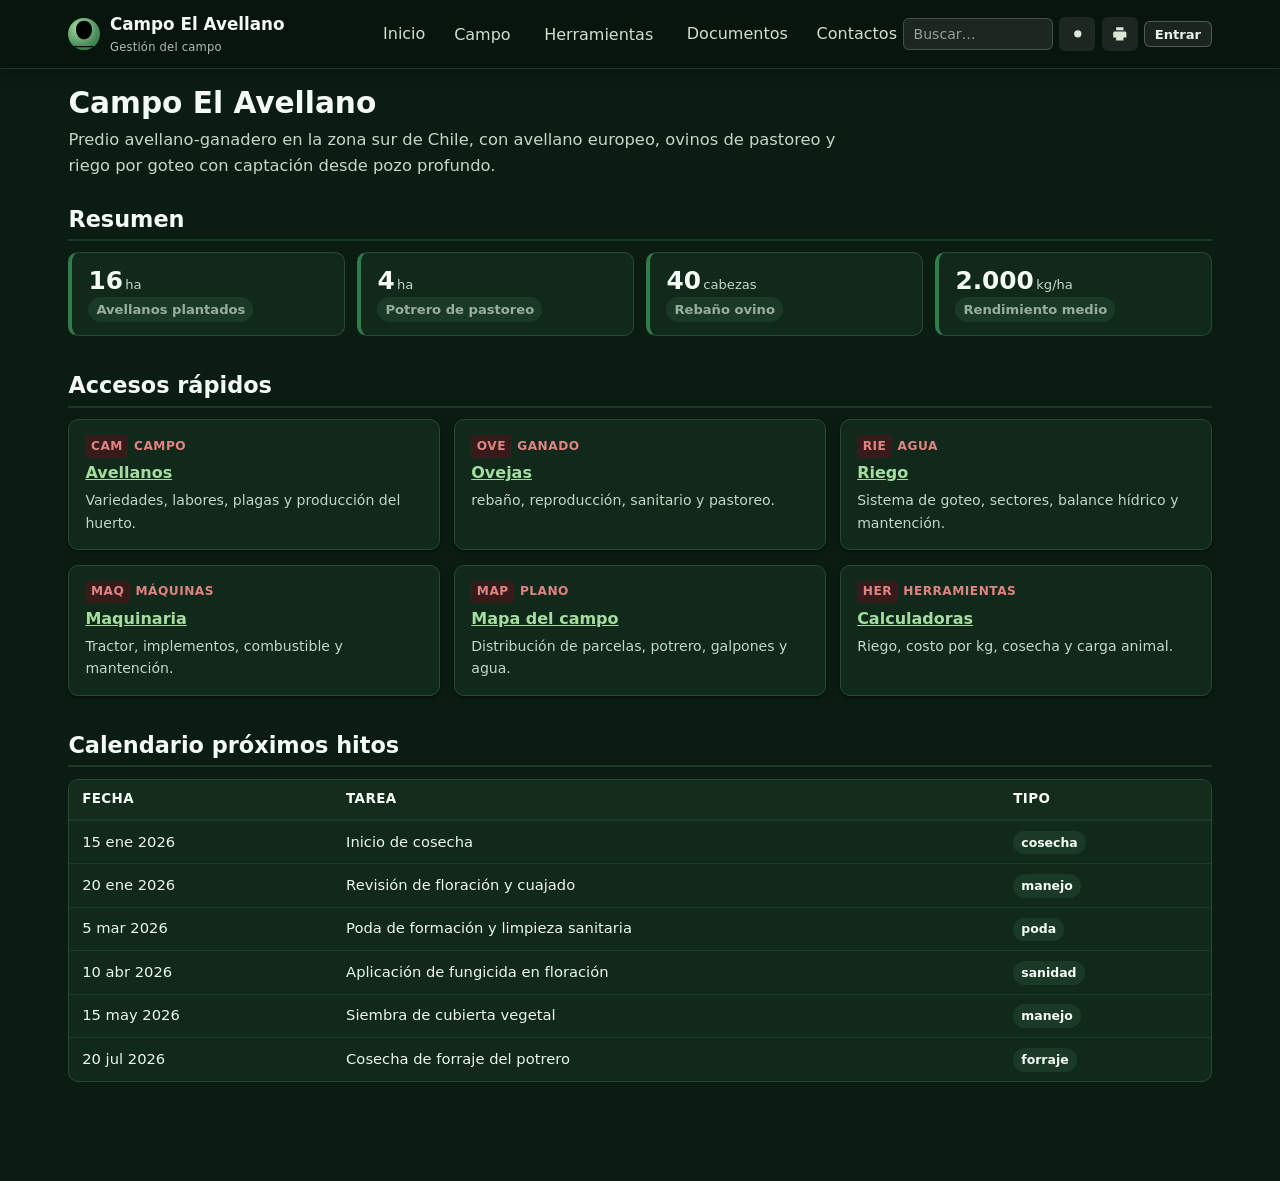
==== commit 8d8b9560: "Rediseno visual: tema oscuro, navbar centrada y sin pie" ====
--- a/index.html
+++ b/index.html
@@ -5,7 +5,7 @@
 <meta name="viewport" content="width=device-width, initial-scale=1">
 <title>Campo El Avellano | Gestión del campo avellano-ganadero</title>
 <meta name="description" content="Sitio de Gestión del campo avellano-ganadero: avellanos, ovinos, riego por goteo, maquinaria, documentos, bitácoras y calculadoras.">
-<meta name="theme-color" content="#1f4d3a">
+<meta name="theme-color" content="#0b1d13">
 <link rel="canonical" href="https://durrutiac94.github.io/campo-agricola/index.html">
 <link rel="manifest" href="manifest.webmanifest">
 <link rel="stylesheet" href="css/styles.css">
@@ -13,7 +13,9 @@
 </head>
 <body data-pagina="index.html">
 
-<div id="barra-header"></div>
+<header class="site-header">
+  <div id="barra-header" class="barra contenedor"></div>
+</header>
 
 <main class="contenedor">
   <header class="pagina-cabecera">
@@ -70,7 +72,6 @@
   </section>
 </main>
 
-<div id="pie-footer"></div>
 
 <script src="data/campo.js"></script>
 <script src="data/calendario.js"></script>
--- a/css/styles.css
+++ b/css/styles.css
@@ -4,39 +4,58 @@
    ========================================================================== */
 
 :root {
-  --verde-900: #1b3a26;
-  --verde-700: #2f6b3f;
-  --verde-600: #3d8250;
+  color-scheme: dark;
+  accent-color: var(--verde-600);
+
+  --verde-900: #0c2114;
+  --verde-700: #255f39;
+  --verde-600: #2f7d4a;
   --verde-400: #74a96b;
-  --verde-200: #c2d9b8;
-  --verde-100: #e6efe1;
-  --verde-050: #f2f7ee;
-
-  --tierra-700: #6b4f2a;
-  --tierra-500: #9a7b4f;
-  --ambar-600: #b07d18;
-  --ambar-100: #fdf1d6;
-  --rojo-600: #a83232;
-  --rojo-100: #fbe4e4;
-  --azul-600: #2b6180;
-  --azul-100: #e0eef5;
-
-  --texto: #1f2a21;
-  --texto-soft: #55635a;
-  --texto-mute: #7c8a80;
-  --linea: #dde5db;
-  --linea-soft: #eaf0e7;
-  --fondo: #f6f8f4;
-  --superficie: #ffffff;
-  --superficie-alt: #fbfcfa;
+  --verde-200: #3d6a4b;
+  --verde-100: #1a3a27;
+  --verde-050: #142c1c;
+
+  --tierra-700: #e6cda2;
+  --tierra-500: #c2a06e;
+  --tierra-100: #3a2d18;
+  --ambar-600: #e0b45a;
+  --ambar-100: #352a13;
+  --rojo-600: #e08383;
+  --rojo-100: #351b1a;
+  --azul-600: #7fb8d6;
+  --azul-100: #122b38;
+
+  --texto: #edf5ed;
+  --texto-soft: #c5d7c7;
+  --texto-mute: #98ae9b;
+  --titulo: #f4faf4;
+  --enlace: #a5dda1;
+  --enlace-hover: #c8f0c4;
+  --linea: #2a4934;
+  --linea-soft: #1c3826;
+  --fondo: #0b1d13;
+  --superficie: #10291a;
+  --superficie-alt: #0d2215;
+  --header: #08150d;
+  --neutra-100: #1b2b20;
+  --neutra-texto: #c5d7c7;
+
+  --aviso-info-bg: #122b38;
+  --aviso-info-texto: #cfe6f2;
+  --aviso-atencion-bg: #352a13;
+  --aviso-atencion-texto: #f0d49a;
+  --aviso-peligro-bg: #351b1a;
+  --aviso-peligro-texto: #f2c0c0;
+  --aviso-ok-bg: #14301f;
+  --aviso-ok-texto: #cfe9cf;
 
   --radio: 10px;
   --radio-s: 6px;
-  --sombra: 0 1px 2px rgba(27, 58, 38, .06), 0 2px 8px rgba(27, 58, 38, .05);
-  --sombra-alta: 0 8px 28px rgba(27, 58, 38, .16);
+  --sombra: 0 1px 2px rgba(0, 0, 0, .35), 0 2px 8px rgba(0, 0, 0, .28);
+  --sombra-alta: 0 12px 34px rgba(0, 0, 0, .5);
 
   --ancho: 1180px;
-  --alto-header: 62px;
+  --alto-header: 68px;
 
   --fuente: "Segoe UI", system-ui, -apple-system, "Helvetica Neue", Arial, sans-serif;
   --mono: "Cascadia Mono", "SF Mono", Consolas, "Liberation Mono", monospace;
@@ -58,11 +77,11 @@
 
 img, svg { max-width: 100%; }
 
-a { color: var(--verde-700); }
-a:hover { color: var(--verde-600); }
+a { color: var(--enlace); }
+a:hover { color: var(--enlace-hover); }
 
 h1, h2, h3, h4 {
-  color: var(--verde-900);
+  color: var(--titulo);
   line-height: 1.25;
   margin: 0 0 .5em;
   font-weight: 650;
@@ -75,7 +94,7 @@
 
 .skip-link {
   position: absolute; left: -9999px; top: 0; z-index: 200;
-  background: var(--verde-900); color: #fff; padding: .7rem 1rem; border-radius: 0 0 var(--radio-s) 0;
+  background: var(--verde-700); color: #fff; padding: .7rem 1rem; border-radius: 0 0 var(--radio-s) 0;
 }
 .skip-link:focus { left: 0; }
 
@@ -90,10 +109,13 @@
   width: 100%;
   max-width: var(--ancho);
   margin: 0 auto;
-  padding: 0 1.15rem;
-}
-
-main { padding: 1.6rem 0 3rem; min-height: 60vh; }
+  padding-left: 1.15rem;
+  padding-right: 1.15rem;
+}
+
+main { padding: 0 0 4rem; min-height: 60vh; }
+main > .pagina-cabecera:first-child { padding-top: 1rem; }
+main > .seccion:first-child { padding-top: 1rem; }
 
 .breadcrumb {
   font-size: .85rem;
@@ -142,60 +164,66 @@
   padding: .32rem 0; border-bottom: 1px dashed var(--linea-soft); font-size: .93rem;
 }
 .datos-clave .fila .k { color: var(--texto-soft); }
-.datos-clave .fila .v { font-weight: 650; color: var(--verde-900); text-align: right; }
+.datos-clave .fila .v { font-weight: 650; color: var(--titulo); text-align: right; }
 
 /* ---------------------------------------------------------------- Header -- */
 
 .site-header {
   position: sticky; top: 0; z-index: 50;
-  background: var(--verde-900);
-  color: #eef4ec;
-  box-shadow: 0 1px 0 rgba(255,255,255,.08), 0 2px 10px rgba(0,0,0,.18);
+  background: var(--header);
+  color: var(--texto);
+  border-bottom: 1px solid var(--linea-soft);
+  box-shadow: 0 2px 14px rgba(0, 0, 0, .35);
 }
 
 .site-header .barra {
-  display: flex; align-items: center; gap: 1rem;
+  display: grid;
+  grid-template-columns: minmax(0, 1fr) auto minmax(0, 1fr);
+  align-items: center; gap: 1rem;
   min-height: var(--alto-header);
 }
 
 .marca {
   display: flex; align-items: center; gap: .6rem;
-  color: #fff; text-decoration: none; font-weight: 700; white-space: nowrap;
-  font-size: 1.02rem;
+  color: #f4faf4; text-decoration: none; font-weight: 700; white-space: nowrap;
+  font-size: 1.05rem; justify-self: start; min-width: 0;
 }
 .marca:hover { color: #fff; }
 .marca .logo {
-  width: 30px; height: 30px; flex: none;
+  width: 32px; height: 32px; flex: none;
   border-radius: 50%;
-  background: radial-gradient(circle at 35% 30%, #8fd08a, #3d8250 70%);
+  background: radial-gradient(circle at 35% 30%, #a5dda1, #3d8250 70%);
   display: grid; place-items: center;
   color: var(--verde-900); font-size: .95rem; font-weight: 800;
 }
 .marca small { display: block; font-size: .72rem; font-weight: 400; opacity: .72; letter-spacing: .02em; }
 
-.nav-principal { margin-left: auto; }
-.nav-lista { display: flex; align-items: center; gap: .15rem; list-style: none; margin: 0; padding: 0; }
+.nav-principal { justify-self: center; min-width: 0; }
+.nav-lista { display: flex; align-items: center; gap: .2rem; list-style: none; margin: 0; padding: 0; }
 
 .nav-lista > li { position: relative; }
 
 .nav-lista a, .nav-grupo > button {
   display: inline-flex; align-items: center; gap: .3rem;
-  padding: .48rem .72rem;
-  color: #dbe7d8; text-decoration: none;
-  font-size: .93rem; font-weight: 500;
+  padding: .55rem .8rem;
+  color: #cfe0d1; text-decoration: none;
+  font-size: 1rem; font-weight: 500;
   border-radius: var(--radio-s);
   background: none; border: 0; cursor: pointer;
   font-family: inherit;
 }
-.nav-lista a:hover, .nav-grupo > button:hover { background: rgba(255,255,255,.1); color: #fff; }
-.nav-lista a.activo { background: rgba(255,255,255,.16); color: #fff; font-weight: 650; }
+.nav-lista a:hover, .nav-grupo > button:hover { background: rgba(165,221,161,.1); color: #fff; }
+.nav-lista a.activo, .nav-grupo > button.activo {
+  background: rgba(165,221,161,.16); color: #fff; font-weight: 650;
+  box-shadow: inset 0 -2px 0 var(--enlace);
+}
 .nav-grupo > button .flecha { font-size: .62rem; opacity: .8; transition: transform .15s; }
 .nav-grupo.abierto > button .flecha { transform: rotate(180deg); }
 
 .nav-submenu {
-  position: absolute; top: calc(100% + 6px); right: 0; z-index: 60;
-  min-width: 210px;
-  background: var(--superficie);
+  position: absolute; top: calc(100% + 8px); right: 0; z-index: 60;
+  min-width: 220px;
+  background: var(--superficie-alt);
   border: 1px solid var(--linea);
   border-radius: var(--radio);
   box-shadow: var(--sombra-alta);
@@ -204,10 +232,18 @@
 }
 .nav-grupo.abierto .nav-submenu { display: block; }
 .nav-submenu a { display: block; color: var(--texto); font-weight: 500; padding: .5rem .65rem; }
-.nav-submenu a:hover { background: var(--verde-050); color: var(--verde-700); }
-.nav-submenu a.activo { background: var(--verde-100); color: var(--verde-900); font-weight: 650; }
-
-.acciones-header { display: flex; align-items: center; gap: .4rem; }
+.nav-submenu a:hover { background: var(--verde-050); color: var(--enlace-hover); }
+.nav-submenu a.activo { background: var(--verde-100); color: var(--titulo); font-weight: 650; }
+
+.acciones-header {
+  display: flex; align-items: center; gap: .4rem;
+  justify-self: end; min-width: 0;
+}
+.acciones-header .btn.secundario {
+  background: rgba(255,255,255,.07); color: #e7f3e8;
+  border-color: rgba(255,255,255,.24);
+}
+.acciones-header .btn.secundario:hover { background: rgba(255,255,255,.14); color: #fff; }
 
 .btn-icono {
   background: rgba(255,255,255,.08); color: #dbe7d8;
@@ -223,15 +259,15 @@
 .btn-menu { display: none; }
 
 .buscador-global { position: relative; }
-.buscador-global input {
-  width: 190px; padding: .42rem .6rem;
+.site-header .buscador-global input {
+  width: clamp(120px, 13vw, 150px); padding: .42rem .6rem;
   border-radius: var(--radio-s);
   border: 1px solid rgba(255,255,255,.18);
   background: rgba(255,255,255,.08); color: #fff;
   font-size: .88rem; font-family: inherit;
 }
-.buscador-global input::placeholder { color: rgba(255,255,255,.55); }
-.buscador-global input:focus { background: rgba(255,255,255,.14); }
+.site-header .buscador-global input::placeholder { color: rgba(255,255,255,.55); }
+.site-header .buscador-global input:focus { background: rgba(255,255,255,.14); }
 
 .resultados-busqueda {
   position: absolute; top: calc(100% + 8px); right: 0; z-index: 70;
@@ -257,20 +293,20 @@
 /* ------------------------------------------------------------------ Hero -- */
 
 .hero {
-  background: linear-gradient(135deg, var(--verde-900) 0%, var(--verde-700) 55%, var(--verde-600) 100%);
+  background: linear-gradient(135deg, var(--header) 0%, #123d24 55%, #1b5230 100%);
   color: #f0f6ec;
   padding: 2.4rem 0 2.2rem;
 }
 .hero h1 { color: #fff; font-size: 2.1rem; margin-bottom: .35rem; }
-.hero .lead { color: #d5e6cf; font-size: 1.04rem; max-width: 70ch; margin-bottom: 0; }
-.hero .ubicacion { font-size: .9rem; color: #bcd6b5; margin-top: .6rem; }
+.hero .lead { color: #d5e6d6; font-size: 1.04rem; max-width: 70ch; margin-bottom: 0; }
+.hero .ubicacion { font-size: .9rem; color: #bcd6bf; margin-top: .6rem; }
 
 .hero-mini {
-  background: linear-gradient(135deg, var(--verde-900), var(--verde-700));
+  background: linear-gradient(135deg, var(--header), #123d24);
   color: #f0f6ec; padding: 1.5rem 0 1.4rem;
 }
 .hero-mini h1 { color: #fff; font-size: 1.65rem; margin-bottom: .2rem; }
-.hero-mini p { color: #cfe1c8; margin: 0; max-width: 76ch; }
+.hero-mini p { color: #cfe1d0; margin: 0; max-width: 76ch; }
 
 /* --------------------------------------------------------------- Tarjetas -- */
 
@@ -291,7 +327,7 @@
 .tarjeta.tarjeta-enlace { display: block; text-decoration: none; color: inherit; transition: transform .12s, box-shadow .12s, border-color .12s; }
 .tarjeta.tarjeta-enlace:hover { transform: translateY(-2px); box-shadow: var(--sombra-alta); border-color: var(--verde-200); }
 .tarjeta .icono { font-size: 1.5rem; display: block; margin-bottom: .35rem; }
-.tarjeta .pie-tarjeta { font-size: .85rem; color: var(--verde-700); font-weight: 600; }
+.tarjeta .pie-tarjeta { font-size: .85rem; color: var(--enlace); font-weight: 600; }
 
 /* ----------------------------------------------------------------- KPIs --- */
 
@@ -301,7 +337,7 @@
   border-left: 4px solid var(--verde-600);
   border-radius: var(--radio); padding: .85rem 1rem;
 }
-.kpi .valor { font-size: 1.55rem; font-weight: 700; color: var(--verde-900); line-height: 1.15; }
+.kpi .valor { font-size: 1.55rem; font-weight: 700; color: var(--titulo); line-height: 1.15; }
 .kpi .valor .unidad { font-size: .82rem; font-weight: 500; color: var(--texto-soft); margin-left: .15rem; }
 .kpi .etiqueta { font-size: .82rem; color: var(--texto-mute); margin-top: .1rem; }
 .kpi.alerta { border-left-color: var(--ambar-600); background: var(--ambar-100); }
@@ -323,12 +359,12 @@
 }
 table.tabla caption {
   text-align: left; padding: .8rem 1rem .2rem;
-  font-weight: 650; color: var(--verde-900); font-size: .98rem;
+  font-weight: 650; color: var(--titulo); font-size: .98rem;
 }
 table.tabla caption .nota-caption { display: block; font-weight: 400; color: var(--texto-mute); font-size: .84rem; margin-top: .1rem; }
 table.tabla th, table.tabla td { padding: .55rem .8rem; text-align: left; border-bottom: 1px solid var(--linea-soft); vertical-align: top; }
 table.tabla thead th {
-  background: var(--verde-050); color: var(--verde-900);
+  background: var(--verde-050); color: var(--titulo);
   font-weight: 650; font-size: .84rem; text-transform: uppercase; letter-spacing: .03em;
   border-bottom: 2px solid var(--verde-100); white-space: nowrap;
 }
@@ -336,7 +372,7 @@
 table.tabla thead th.ordenable:hover { background: var(--verde-100); }
 table.tabla thead th .flecha-orden { opacity: .35; font-size: .7rem; margin-left: .25rem; }
 table.tabla thead th.orden-asc .flecha-orden,
-table.tabla thead th.orden-desc .flecha-orden { opacity: 1; color: var(--verde-600); }
+table.tabla thead th.orden-desc .flecha-orden { opacity: 1; color: var(--enlace); }
 table.tabla tbody tr:hover { background: var(--verde-050); }
 table.tabla tbody tr:last-child td { border-bottom: 0; }
 table.tabla tfoot td { font-weight: 700; background: var(--verde-050); border-top: 2px solid var(--verde-100); }
@@ -370,13 +406,13 @@
 .etiqueta {
   display: inline-block; padding: .12rem .5rem;
   border-radius: 999px; font-size: .78rem; font-weight: 600;
-  background: var(--verde-100); color: var(--verde-900); white-space: nowrap;
+  background: var(--verde-100); color: var(--titulo); white-space: nowrap;
 }
 .etiqueta.ambar { background: var(--ambar-100); color: var(--ambar-600); }
 .etiqueta.rojo { background: var(--rojo-100); color: var(--rojo-600); }
 .etiqueta.azul { background: var(--azul-100); color: var(--azul-600); }
-.etiqueta.tierra { background: #f0e7d8; color: var(--tierra-700); }
-.etiqueta.neutra { background: #eef1ee; color: var(--texto-soft); }
+.etiqueta.tierra { background: var(--tierra-100); color: var(--tierra-700); }
+.etiqueta.neutra { background: var(--neutra-100); color: var(--neutra-texto); }
 
 /* ------------------------------------------------------------- Controles -- */
 
@@ -400,6 +436,7 @@
   font-family: inherit; font-size: .93rem;
 }
 input:focus, select:focus, textarea:focus { border-color: var(--verde-400); }
+input::placeholder, textarea::placeholder { color: var(--texto-mute); opacity: 1; }
 textarea { min-height: 80px; resize: vertical; }
 
 select { cursor: pointer; }
@@ -416,9 +453,9 @@
   white-space: nowrap;
 }
 .btn:hover { background: var(--verde-600); border-color: var(--verde-600); color: #fff; }
-.btn.secundario { background: var(--superficie); color: var(--verde-700); border-color: var(--verde-200); }
-.btn.secundario:hover { background: var(--verde-050); color: var(--verde-900); }
-.btn.plano { background: none; color: var(--verde-700); border-color: transparent; }
+.btn.secundario { background: var(--superficie); color: var(--texto); border-color: var(--verde-200); }
+.btn.secundario:hover { background: var(--verde-100); color: var(--titulo); }
+.btn.plano { background: none; color: var(--enlace); border-color: transparent; }
 .btn.plano:hover { background: var(--verde-050); }
 .btn.pequeno { padding: .3rem .6rem; font-size: .82rem; }
 .btn[disabled] { opacity: .5; cursor: not-allowed; }
@@ -430,7 +467,7 @@
   font-size: .85rem; cursor: pointer; color: var(--texto-soft);
   font-family: inherit;
 }
-.chip:hover { border-color: var(--verde-400); color: var(--verde-700); }
+.chip:hover { border-color: var(--verde-400); color: var(--enlace); }
 .chip.activo { background: var(--verde-700); border-color: var(--verde-700); color: #fff; font-weight: 600; }
 
 .contador-resultados { font-size: .86rem; color: var(--texto-mute); margin-left: auto; }
@@ -468,7 +505,7 @@
 
 .visor-fondo {
   position: fixed; inset: 0; z-index: 100;
-  background: rgba(20, 34, 24, .78);
+  background: rgba(3, 10, 6, .8);
   display: none; align-items: center; justify-content: center;
   padding: 1rem;
 }
@@ -484,7 +521,7 @@
   padding: .6rem .9rem; border-bottom: 1px solid var(--linea);
   background: var(--superficie-alt); flex: none;
 }
-.visor-barra .titulo { font-weight: 650; color: var(--verde-900); font-size: .95rem; flex: 1; overflow: hidden; text-overflow: ellipsis; white-space: nowrap; }
+.visor-barra .titulo { font-weight: 650; color: var(--titulo); font-size: .95rem; flex: 1; overflow: hidden; text-overflow: ellipsis; white-space: nowrap; }
 .visor-barra .acciones { display: flex; gap: .4rem; }
 .visor-marco { flex: 1; min-height: 0; display: flex; }
 .visor-marco iframe { width: 100%; height: 100%; border: 0; background: #525659; }
@@ -497,7 +534,7 @@
 table.calendario { width: 100%; border-collapse: collapse; font-size: .86rem; min-width: 900px; }
 table.calendario th, table.calendario td { padding: .5rem .55rem; border: 1px solid var(--linea-soft); vertical-align: top; }
 table.calendario thead th {
-  background: var(--verde-050); color: var(--verde-900); font-weight: 650;
+  background: var(--verde-050); color: var(--titulo); font-weight: 650;
   font-size: .82rem; text-transform: uppercase; text-align: center; white-space: nowrap;
 }
 table.calendario thead th.actual { background: var(--verde-700); color: #fff; }
@@ -505,7 +542,7 @@
   background: var(--verde-050); text-align: left; width: 130px;
   position: sticky; left: 0; z-index: 2; font-size: .88rem; border-right: 2px solid var(--linea);
 }
-table.calendario td.actual { background: #fbf6e6; }
+table.calendario td.actual { background: rgba(224, 180, 90, .12); }
 table.calendario ul { margin: 0; padding-left: 1rem; }
 table.calendario li { margin-bottom: .18rem; }
 table.calendario li.critico { color: var(--rojo-600); font-weight: 600; }
@@ -515,7 +552,7 @@
   border-left: 5px solid var(--verde-600);
   border-radius: var(--radio); padding: 1rem 1.15rem;
 }
-.panel-mes .mes-nombre { font-size: 1.25rem; font-weight: 700; color: var(--verde-900); margin-bottom: .2rem; }
+.panel-mes .mes-nombre { font-size: 1.25rem; font-weight: 700; color: var(--titulo); margin-bottom: .2rem; }
 .panel-mes ul { margin: .5rem 0 0; padding-left: 1.15rem; }
 .panel-mes li { margin-bottom: .3rem; }
 .panel-mes .vacio-mes { color: var(--texto-mute); font-style: italic; }
@@ -530,8 +567,15 @@
 .mapa-svg .forma { cursor: pointer; transition: opacity .12s; }
 .mapa-svg .forma:hover { opacity: .78; }
 .mapa-svg .forma.seleccionada { stroke: var(--verde-900); stroke-width: 3; }
-.mapa-svg .texto-mapa { font-size: 12px; fill: #1f2a21; pointer-events: none; }
-.mapa-svg .sub-mapa { font-size: 10px; fill: #55635a; pointer-events: none; }
+.mapa-svg .texto-mapa {
+  font-size: 12px; fill: #14251a; pointer-events: none;
+  paint-order: stroke; stroke: rgba(255,255,255,.82); stroke-width: 2.5px;
+}
+.mapa-svg .sub-mapa {
+  font-size: 10px; fill: #2f3b33; pointer-events: none;
+  paint-order: stroke; stroke: rgba(255,255,255,.82); stroke-width: 2.5px;
+}
+.mapa-svg .norte { fill: var(--texto-soft); stroke: none; }
 .leyenda-mapa { display: flex; flex-wrap: wrap; gap: .8rem; margin-top: .8rem; font-size: .85rem; color: var(--texto-soft); }
 .leyenda-mapa span { display: inline-flex; align-items: center; gap: .35rem; }
 .leyenda-mapa i { width: 14px; height: 14px; border-radius: 3px; display: inline-block; }
@@ -554,13 +598,13 @@
   font-size: .93rem;
 }
 .resultado .linea:last-child { border-bottom: 0; }
-.resultado .linea .v { font-weight: 700; color: var(--verde-900); font-variant-numeric: tabular-nums; text-align: right; }
+.resultado .linea .v { font-weight: 700; color: var(--titulo); font-variant-numeric: tabular-nums; text-align: right; }
 .resultado .linea.destacada { background: var(--superficie); border-radius: var(--radio-s); padding: .5rem .6rem; margin: .35rem 0; border: 1px solid var(--verde-200); }
 .resultado .veredicto {
   margin-top: .8rem; padding: .7rem .85rem; border-radius: var(--radio-s);
   font-size: .93rem; font-weight: 600; line-height: 1.5;
 }
-.veredicto.ok { background: var(--verde-100); color: var(--verde-900); }
+.veredicto.ok { background: var(--aviso-ok-bg); color: var(--aviso-ok-texto); }
 .veredicto.aviso { background: var(--ambar-100); color: var(--ambar-600); }
 .veredicto.error { background: var(--rojo-100); color: var(--rojo-600); }
 
@@ -570,45 +614,65 @@
 .barra-grafico .barra.ingreso { background: var(--azul-600); }
 .barra-grafico .barra-label { font-size: .68rem; color: var(--texto-mute); }
 
-/* ---------------------------------------------------------------- Footer -- */
-
-.site-footer {
-  background: var(--verde-900); color: #c9dbc4;
-  padding: 1.8rem 0 1.2rem; margin-top: 2rem;
-  font-size: .9rem;
-}
-.site-footer .cols { display: grid; gap: 1.4rem; grid-template-columns: repeat(auto-fit, minmax(210px, 1fr)); }
-.site-footer h4 { color: #fff; font-size: .84rem; text-transform: uppercase; letter-spacing: .06em; margin-bottom: .5rem; }
-.site-footer a { color: #c9dbc4; text-decoration: none; }
-.site-footer a:hover { color: #fff; text-decoration: underline; }
-.site-footer ul { list-style: none; margin: 0; padding: 0; }
-.site-footer li { margin-bottom: .25rem; }
-.site-footer .legal {
-  border-top: 1px solid rgba(255,255,255,.12);
-  margin-top: 1.4rem; padding-top: .9rem;
-  font-size: .82rem; color: #9db898;
-  display: flex; justify-content: space-between; gap: 1rem; flex-wrap: wrap;
-}
-
 /* ---------------------------------------------------------------- Avisos -- */
 
 .aviso {
   border-radius: var(--radio); padding: .8rem 1rem; margin: 0 0 1rem;
   font-size: .92rem; border-left: 4px solid;
 }
-.aviso.info { background: var(--azul-100); border-color: var(--azul-600); color: #1e4557; }
-.aviso.atencion { background: var(--ambar-100); border-color: var(--ambar-600); color: #7d560f; }
-.aviso.peligro { background: var(--rojo-100); border-color: var(--rojo-600); color: #7a2424; }
-.aviso.ok { background: var(--verde-100); border-color: var(--verde-700); color: var(--verde-900); }
+.aviso.info { background: var(--aviso-info-bg); border-color: var(--azul-600); color: var(--aviso-info-texto); }
+.aviso.atencion { background: var(--aviso-atencion-bg); border-color: var(--ambar-600); color: var(--aviso-atencion-texto); }
+.aviso.peligro { background: var(--aviso-peligro-bg); border-color: var(--rojo-600); color: var(--aviso-peligro-texto); }
+.aviso.ok { background: var(--aviso-ok-bg); border-color: var(--verde-600); color: var(--aviso-ok-texto); }
 .aviso strong { font-weight: 700; }
 
 /* --------------------------------------------------------------- Impresión - */
 
 @media print {
-  .site-header, .site-footer, .no-print, .barra-controles, .visor-fondo, .acciones-header { display: none !important; }
-  body { background: #fff; font-size: 11pt; }
+  :root {
+    color-scheme: light;
+    --fondo: #fff;
+    --superficie: #fff;
+    --superficie-alt: #f7f7f7;
+    --texto: #111;
+    --texto-soft: #333;
+    --texto-mute: #555;
+    --titulo: #111;
+    --enlace: #1b3a26;
+    --enlace-hover: #1b3a26;
+    --linea: #bbb;
+    --linea-soft: #ddd;
+    --verde-050: #f2f7ee;
+    --verde-100: #e6efe1;
+    --verde-200: #c2d9b8;
+    --verde-600: #3d8250;
+    --verde-700: #2f6b3f;
+    --verde-900: #1b3a26;
+    --tierra-100: #f0e7d8;
+    --tierra-700: #6b4f2a;
+    --neutra-100: #eef1ee;
+    --neutra-texto: #55635a;
+    --ambar-100: #fdf1d6;
+    --ambar-600: #8a5f0f;
+    --rojo-100: #fbe4e4;
+    --rojo-600: #a83232;
+    --azul-100: #e0eef5;
+    --azul-600: #2b6180;
+    --aviso-info-bg: #e0eef5;
+    --aviso-info-texto: #1e4557;
+    --aviso-atencion-bg: #fdf1d6;
+    --aviso-atencion-texto: #7d560f;
+    --aviso-peligro-bg: #fbe4e4;
+    --aviso-peligro-texto: #7a2424;
+    --aviso-ok-bg: #e6efe1;
+    --aviso-ok-texto: #1b3a26;
+  }
+  .site-header, .no-print, .barra-controles, .visor-fondo, .acciones-header { display: none !important; }
+  body { background: #fff; color: #111; font-size: 11pt; }
   .contenedor { max-width: 100%; padding: 0; }
   main { padding: 0; }
+  main > .pagina-cabecera:first-child { padding-top: 0; }
+  main > .seccion:first-child { padding-top: 0; }
   .seccion { break-inside: avoid; margin-bottom: 1rem; }
   .tarjeta, .kpi, .tabla-envoltura { box-shadow: none; border-color: #999; }
   table.calendario { min-width: 0; font-size: 7.5pt; }
@@ -619,23 +683,30 @@
 
 .titulo-impresion { display: none; }
 
-@media (max-width: 900px) {
+@media (max-width: 1200px) {
+  .nav-lista a, .nav-grupo > button { font-size: .96rem; padding: .5rem .65rem; }
+  .site-header .buscador-global input { width: 110px; }
+}
+
+@media (max-width: 1100px) {
+  .site-header .barra { display: flex; }
   .nav-principal {
-    position: fixed; inset: var(--alto-header) 0 0 0;
-    background: var(--verde-900); padding: 1rem 1.15rem 2rem;
+    position: fixed; inset: var(--alto-header) 0 0 0; width: 100%;
+    background: var(--header); padding: 1rem 1.15rem 2rem;
     overflow-y: auto; transform: translateX(100%); transition: transform .2s;
     z-index: 40;
   }
   .nav-principal.abierto { transform: translateX(0); }
   .nav-lista { flex-direction: column; align-items: stretch; gap: .15rem; }
   .nav-lista > li { width: 100%; }
-  .nav-lista a, .nav-grupo > button { width: 100%; justify-content: space-between; padding: .7rem .6rem; font-size: 1rem; }
+  .nav-lista a, .nav-grupo > button { width: 100%; justify-content: space-between; padding: .75rem .7rem; font-size: 1.05rem; }
   .nav-submenu { position: static; box-shadow: none; border: 0; background: rgba(255,255,255,.06); min-width: 0; }
-  .nav-submenu a { color: #dbe7d8; padding: .55rem 1rem; }
+  .nav-submenu a { color: #dbe7d8; padding: .6rem 1rem; }
   .nav-submenu a:hover { background: rgba(255,255,255,.12); color: #fff; }
   .nav-submenu a.activo { background: rgba(255,255,255,.16); color: #fff; }
   .btn-menu { display: grid; }
-  .buscador-global input { width: 150px; }
+  .acciones-header { margin-left: auto; }
+  .site-header .buscador-global input { width: 150px; }
   .resultados-busqueda { width: min(90vw, 340px); right: -60px; }
   .marca small { display: none; }
 }
--- a/css/campo.css
+++ b/css/campo.css
@@ -6,19 +6,46 @@
    ========================================================================== */
 
 html.modo-campo {
+  color-scheme: light;
   --texto: #000;
   --texto-soft: #16211a;
   --texto-mute: #35443a;
+  --titulo: #14301d;
+  --enlace: #1f5230;
+  --enlace-hover: #14301d;
   --linea: #1f2a21;
   --linea-soft: #b9c4b7;
   --fondo: #ffffff;
   --superficie: #ffffff;
   --superficie-alt: #f2f4f0;
+  --header: #14301d;
   --verde-050: #eef5ea;
   --verde-100: #d7e8cf;
   --verde-200: #b3d2a5;
+  --verde-400: #4b7a45;
+  --verde-600: #2f6b3f;
+  --verde-700: #1f5230;
   --verde-900: #14301d;
-  --verde-700: #1f5230;
+  --tierra-100: #f0e7d8;
+  --tierra-700: #6b4f2a;
+  --neutra-100: #eef1ee;
+  --neutra-texto: #55635a;
+  --ambar-100: #fdf1d6;
+  --ambar-600: #8a5f0f;
+  --rojo-100: #fbe4e4;
+  --rojo-600: #a83232;
+  --azul-100: #e0eef5;
+  --azul-600: #2b6180;
+  --aviso-info-bg: #e0eef5;
+  --aviso-info-texto: #1e4557;
+  --aviso-atencion-bg: #fdf1d6;
+  --aviso-atencion-texto: #7d560f;
+  --aviso-peligro-bg: #fbe4e4;
+  --aviso-peligro-texto: #7a2424;
+  --aviso-ok-bg: #e6efe1;
+  --aviso-ok-texto: #14301d;
+  --sombra: 0 1px 2px rgba(20, 40, 25, .08), 0 2px 8px rgba(20, 40, 25, .06);
+  --sombra-alta: 0 8px 28px rgba(20, 40, 25, .18);
   font-size: 18px;
 }
 
@@ -100,8 +127,10 @@
 .btn-sesion.activo { background: var(--verde-600); border-color: var(--verde-600); color: #fff; }
 
 .btn.mini { padding: .22rem .5rem; font-size: .76rem; border-radius: 6px; }
-.btn.peligro { color: #8a1f1f; border-color: #e3b4b4; background: #fff; }
-.btn.peligro:hover { background: #fbe9e9; color: #7a1515; border-color: #cf8e8e; }
+.btn.peligro { color: var(--rojo-600); border-color: #6b3030; background: transparent; }
+.btn.peligro:hover { background: var(--rojo-100); color: var(--aviso-peligro-texto); border-color: var(--rojo-600); }
+html.modo-campo .btn.peligro { color: #8a1f1f; border-color: #e3b4b4; background: #fff; }
+html.modo-campo .btn.peligro:hover { background: #fbe9e9; color: #7a1515; border-color: #cf8e8e; }
 
 .cab-seccion {
   display: flex; align-items: center; justify-content: space-between;
@@ -122,9 +151,9 @@
 .dialogo-editor {
   width: min(720px, 94vw); max-height: 90vh; padding: 0; border: 1px solid var(--linea-soft);
   border-radius: 14px; background: var(--superficie); color: var(--texto);
-  box-shadow: 0 24px 60px rgba(0,0,0,.28); overflow: hidden;
-}
-.dialogo-editor::backdrop { background: rgba(12, 25, 17, .55); }
+  box-shadow: 0 24px 60px rgba(0,0,0,.5); overflow: hidden;
+}
+.dialogo-editor::backdrop { background: rgba(3, 10, 6, .72); }
 .dialogo-editor .form-editor,
 .dialogo-editor[open] { display: flex; flex-direction: column; }
 .dialogo-editor form { display: flex; flex-direction: column; max-height: 90vh; }
@@ -139,7 +168,7 @@
   border: 0; background: none; font-size: 1.5rem; line-height: 1; cursor: pointer;
   color: var(--texto-mute); padding: .1rem .35rem; border-radius: 6px;
 }
-.cerrar-dialogo:hover { background: rgba(0,0,0,.08); color: var(--texto); }
+.cerrar-dialogo:hover { background: var(--verde-050); color: var(--texto); }
 
 .cuerpo-dialogo { padding: 1.1rem; overflow-y: auto; }
 .pie-dialogo {
@@ -161,15 +190,17 @@
 .campo-form input[type="color"] { padding: .15rem; height: 2.2rem; }
 .campo-form input:focus,
 .campo-form select:focus,
-.campo-form textarea:focus { outline: 2px solid var(--verde-200); outline-offset: 1px; }
+.campo-form textarea:focus { outline: 2px solid var(--verde-400); outline-offset: 1px; }
 .campo-check label { display: flex; align-items: center; gap: .45rem; font-weight: 600; }
 .campo-check input { width: auto; }
 .ayuda-campo { color: var(--texto-mute); font-size: .78rem; }
 .ayuda-dialogo { margin: 0 0 .9rem; color: var(--texto-mute); font-size: .9rem; }
 .error-form {
   margin: .8rem 0 0; padding: .55rem .7rem; border-radius: 7px;
-  background: #fbe9e9; border: 1px solid #d9a3a3; color: #7a1515; font-size: .88rem;
-}
+  background: var(--aviso-peligro-bg); border: 1px solid var(--rojo-600);
+  color: var(--aviso-peligro-texto); font-size: .88rem;
+}
+html.modo-campo .error-form { background: #fbe9e9; border-color: #d9a3a3; color: #7a1515; }
 
 .grupo-form { border: 1px solid var(--linea-soft); border-radius: 10px; padding: .8rem; margin: 0 0 .9rem; }
 .grupo-form legend { font-weight: 700; font-size: .85rem; text-transform: uppercase; letter-spacing: .04em; color: var(--texto-mute); padding: 0 .35rem; }
@@ -187,10 +218,12 @@
 }
 .aviso-editor {
   padding: .6rem .9rem; border-radius: 9px; font-size: .9rem; font-weight: 600;
-  box-shadow: 0 8px 24px rgba(0,0,0,.18);
-  background: #e7f4e1; border: 1px solid var(--verde-200); color: var(--verde-900);
-}
-.aviso-editor.error { background: #fbe9e9; border-color: #d9a3a3; color: #7a1515; }
+  box-shadow: 0 8px 24px rgba(0,0,0,.35);
+  background: var(--aviso-ok-bg); border: 1px solid var(--verde-600); color: var(--aviso-ok-texto);
+}
+.aviso-editor.error { background: var(--aviso-peligro-bg); border-color: var(--rojo-600); color: var(--aviso-peligro-texto); }
+html.modo-campo .aviso-editor { background: #e7f4e1; border-color: #b3d2a5; color: #14301d; box-shadow: 0 8px 24px rgba(20,40,25,.18); }
+html.modo-campo .aviso-editor.error { background: #fbe9e9; border-color: #d9a3a3; color: #7a1515; }
 
 @media (max-width: 640px) {
   .dialogo-editor { width: 96vw; }
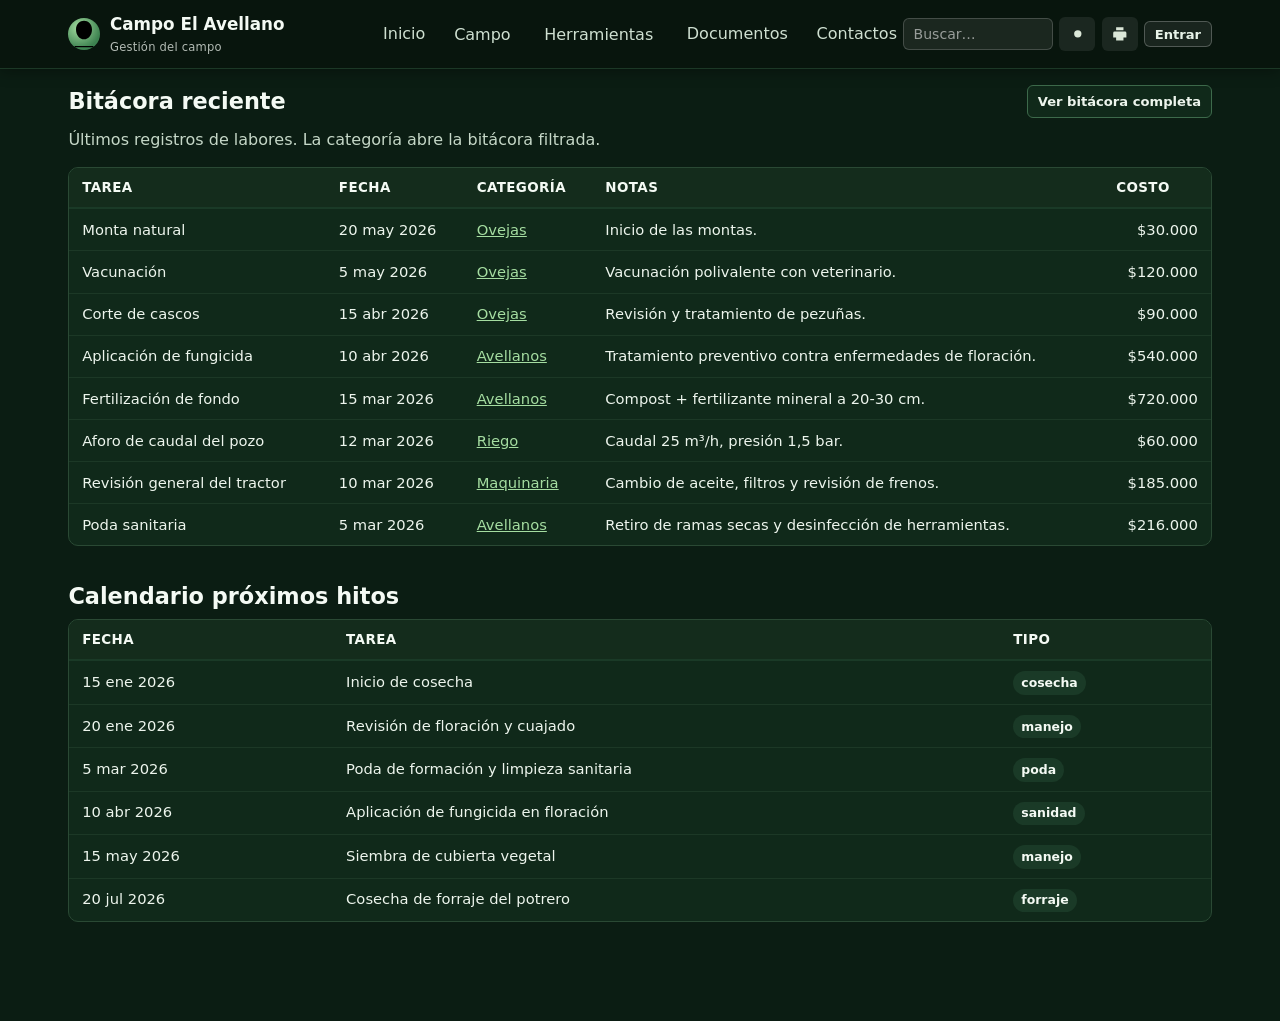
==== commit 1897fffc: "Portada: bitacora reciente con filtros y categorias" ====
--- a/index.html
+++ b/index.html
@@ -18,56 +18,26 @@
 </header>
 
 <main class="contenedor">
-  <header class="pagina-cabecera">
-    <h1>Campo El Avellano</h1>
-    <p class="intro" id="descripcion-campo">
-      Predio avellano-ganadero en la zona sur de Chile, con avellano europeo, ovinos de pastoreo y riego por goteo.
+  <h1 class="solo-lectores">Campo El Avellano</h1>
+
+  <section class="seccion">
+    <div class="cab-seccion">
+      <h2>Bitácora reciente</h2>
+      <div class="cab-acciones" id="acciones-bitacora-portada">
+        <a class="btn secundario pequeno" href="bitacora.html#labores">Ver bitácora completa</a>
+      </div>
+    </div>
+    <p class="parrafo-intro">
+      Últimos registros de labores. La categoría abre la bitácora filtrada.
     </p>
-  </header>
+    <div id="bitacora-portada"></div>
+  </section>
 
   <section class="seccion">
-    <h2>Resumen</h2>
-    <div class="kpis" id="kpis-portada"></div>
-  </section>
-
-  <section class="seccion">
-    <h2>Accesos rápidos</h2>
-    <div class="doc-grid">
-      <article class="doc-card">
-        <div class="tipo"><span class="ext">CAM</span> Campo</div>
-        <h3><a href="avellanos.html">Avellanos</a></h3>
-        <p class="desc">Variedades, labores, plagas y producción del huerto.</p>
-      </article>
-      <article class="doc-card">
-        <div class="tipo"><span class="ext">OVE</span> Ganado</div>
-        <h3><a href="ovejas.html">Ovejas</a></h3>
-        <p class="desc">rebaño, reproducción, sanitario y pastoreo.</p>
-      </article>
-      <article class="doc-card">
-        <div class="tipo"><span class="ext">RIE</span> Agua</div>
-        <h3><a href="riego.html">Riego</a></h3>
-        <p class="desc">Sistema de goteo, sectores, balance hídrico y mantención.</p>
-      </article>
-      <article class="doc-card">
-        <div class="tipo"><span class="ext">MAQ</span> Máquinas</div>
-        <h3><a href="maquinaria.html">Maquinaria</a></h3>
-        <p class="desc">Tractor, implementos, combustible y mantención.</p>
-      </article>
-      <article class="doc-card">
-        <div class="tipo"><span class="ext">MAP</span> Plano</div>
-        <h3><a href="mapa.html">Mapa del campo</a></h3>
-        <p class="desc">Distribución de parcelas, potrero, galpones y agua.</p>
-      </article>
-      <article class="doc-card">
-        <div class="tipo"><span class="ext">HER</span> Herramientas</div>
-        <h3><a href="calculadoras.html">Calculadoras</a></h3>
-        <p class="desc">Riego, costo por kg, cosecha y carga animal.</p>
-      </article>
+    <div class="cab-seccion">
+      <h2>Calendario próximos hitos</h2>
+      <div class="cab-acciones" id="acciones-hitos"></div>
     </div>
-  </section>
-
-  <section class="seccion">
-    <h2>Calendario próximos hitos</h2>
     <div id="hitos-portada"></div>
   </section>
 </main>
@@ -75,6 +45,7 @@
 
 <script src="data/campo.js"></script>
 <script src="data/calendario.js"></script>
+<script src="data/labores.js"></script>
 <script src="js/config.js"></script>
 <script src="js/supabase.js"></script>
 <script src="js/manifiesto.js"></script>
@@ -86,76 +57,173 @@
 (function () {
   'use strict';
   var C = window.Campo;
+  var LIMITE = 8;
+  var CATEGORIAS = {
+    avellanos: 'Avellanos',
+    ovejas: 'Ovejas',
+    riego: 'Riego',
+    maquinaria: 'Maquinaria',
+    otro: 'Otro'
+  };
+
+  function clp(valor) {
+    var n = Number(valor) || 0;
+    try {
+      return new Intl.NumberFormat('es-CL', {
+        style: 'currency',
+        currency: 'CLP',
+        maximumFractionDigits: 0
+      }).format(n);
+    } catch (e) {
+      return '$ ' + n;
+    }
+  }
+
+  function etiquetaCategoria(categoria) {
+    var clave = C.norm(categoria);
+    if (CATEGORIAS[clave]) return CATEGORIAS[clave];
+    return categoria ? String(categoria) : 'General';
+  }
+
+  function urlCategoria(categoria) {
+    return 'bitacora.html?categoria=' + encodeURIComponent(C.norm(categoria)) + '#labores';
+  }
+
+  function agregarCelda(tr, etiqueta, texto, clase) {
+    var td = document.createElement('td');
+    td.dataset.label = etiqueta;
+    if (clase) td.className = clase;
+    td.textContent = texto == null ? '' : texto;
+    tr.appendChild(td);
+    return td;
+  }
+
+  function pintarBitacora() {
+    var cont = document.getElementById('bitacora-portada');
+    if (!cont) return;
+    cont.innerHTML = '';
+
+    var labores = (window.DATOS_LABORES || []).slice().sort(function (a, b) {
+      return String(b.fecha || '').localeCompare(String(a.fecha || ''));
+    }).slice(0, LIMITE);
+
+    if (!labores.length) {
+      cont.appendChild(C.el('div', 'vacio', 'Todavía no hay labores registradas.'));
+      return;
+    }
+
+    var env = document.createElement('div');
+    env.className = 'tabla-envoltura';
+    var t = document.createElement('table');
+    t.className = 'tabla responsive';
+
+    var thead = document.createElement('thead');
+    var trh = document.createElement('tr');
+    ['Tarea', 'Fecha', 'Categoría', 'Notas', 'Costo'].forEach(function (col) {
+      var th = document.createElement('th');
+      th.scope = 'col';
+      th.textContent = col;
+      trh.appendChild(th);
+    });
+    if (window.CampoEditor && window.CampoEditor.puedeEditar()) {
+      var thAcc = document.createElement('th');
+      thAcc.scope = 'col';
+      thAcc.className = 'col-acciones';
+      thAcc.textContent = 'Acciones';
+      trh.appendChild(thAcc);
+    }
+    thead.appendChild(trh);
+    t.appendChild(thead);
+
+    var tbody = document.createElement('tbody');
+    labores.forEach(function (labor) {
+      var tr = document.createElement('tr');
+      agregarCelda(tr, 'Tarea', labor.labor || '');
+      agregarCelda(tr, 'Fecha', C.fecha ? C.fecha(labor.fecha) : (labor.fecha || ''));
+
+      var tdCat = document.createElement('td');
+      tdCat.dataset.label = 'Categoría';
+      var clave = C.norm(labor.categoria);
+      if (CATEGORIAS[clave]) {
+        var enlace = document.createElement('a');
+        enlace.href = urlCategoria(labor.categoria);
+        enlace.textContent = CATEGORIAS[clave];
+        tdCat.appendChild(enlace);
+      } else {
+        tdCat.textContent = etiquetaCategoria(labor.categoria);
+      }
+      tr.appendChild(tdCat);
+
+      agregarCelda(tr, 'Notas', labor.observacion || '');
+      agregarCelda(tr, 'Costo', clp(labor.costo), 'num');
+
+      if (window.CampoEditor && window.CampoEditor.puedeEditar()) {
+        var tdAcc = document.createElement('td');
+        tdAcc.className = 'col-acciones';
+        tdAcc.dataset.label = 'Acciones';
+        var acciones = window.CampoEditor.accionesFila('bitacora', 'labores', labor);
+        if (acciones) tdAcc.appendChild(acciones);
+        tr.appendChild(tdAcc);
+      }
+      tbody.appendChild(tr);
+    });
+    t.appendChild(tbody);
+    env.appendChild(t);
+    cont.appendChild(env);
+  }
+
+  function pintarHitos() {
+    var cont = document.getElementById('hitos-portada');
+    if (!cont) return;
+    cont.innerHTML = '';
+
+    var datos = window.DATOS_CAMPO || {};
+    var hitos = (datos.hitos || []).slice().sort(function (a, b) {
+      return String(a.fecha).localeCompare(String(b.fecha));
+    }).slice(0, 6);
+
+    if (!hitos.length) {
+      cont.appendChild(C.el('div', 'vacio', 'No hay hitos próximos registrados.'));
+      return;
+    }
+
+    var tabla = document.createElement('div');
+    tabla.className = 'tabla-envoltura';
+    var t = document.createElement('table');
+    t.className = 'tabla responsive';
+    t.innerHTML = '<thead><tr><th>Fecha</th><th>Tarea</th><th>Tipo</th></tr></thead><tbody></tbody>';
+    var tbody = t.querySelector('tbody');
+    hitos.forEach(function (h) {
+      var tr = document.createElement('tr');
+      tr.innerHTML = '<td data-label="Fecha">' + C.esc(C.fecha ? C.fecha(h.fecha) : h.fecha) + '</td>' +
+        '<td data-label="Tarea">' + C.esc(h.titulo) + '</td>' +
+        '<td data-label="Tipo"><span class="etiqueta">' + C.esc(h.tipo) + '</span></td>';
+      tbody.appendChild(tr);
+    });
+    tabla.appendChild(t);
+    cont.appendChild(tabla);
+  }
+
+  function pintarAcciones() {
+    var bitacora = document.getElementById('acciones-bitacora-portada');
+    var hitos = document.getElementById('acciones-hitos');
+
+    [bitacora, hitos].forEach(function (caja) {
+      if (!caja) return;
+      caja.querySelectorAll('.btn-agregar').forEach(function (boton) {
+        boton.remove();
+      });
+    });
+
+    if (!window.CampoEditor || !window.CampoEditor.puedeEditar()) return;
+    if (bitacora) window.CampoEditor.agregarBoton('bitacora', 'labores', 'Agregar labor', bitacora);
+    if (hitos) window.CampoEditor.agregarBoton('campo', 'hitos', 'Agregar hito', hitos);
+  }
 
   function pintar() {
-    var datos = window.DATOS_CAMPO || {};
-    var desc = document.getElementById('descripcion-campo');
-    if (desc) desc.textContent = datos.descripcion || '';
-
-    var kpisCont = document.getElementById('kpis-portada');
-    if (kpisCont) {
-      kpisCont.innerHTML = '';
-      if (datos.kpis && datos.kpis.length) {
-        var grilla = document.createElement('div');
-        grilla.className = 'kpis';
-        datos.kpis.forEach(function (s) {
-          var k = document.createElement('div');
-          k.className = 'kpi';
-          k.innerHTML = '<div class="valor">' + C.esc(s.valor) +
-            (s.unidad ? '<span class="unidad">' + C.esc(s.unidad) + '</span>' : '') +
-            '</div><div class="etiqueta">' + C.esc(s.etiqueta) + '</div>';
-          grilla.appendChild(k);
-        });
-        kpisCont.appendChild(grilla);
-      }
-    }
-
-    var hitosCont = document.getElementById('hitos-portada');
-    if (hitosCont) {
-      hitosCont.innerHTML = '';
-      var hitos = (datos.hitos || []).slice().sort(function (a, b) {
-        return String(a.fecha).localeCompare(String(b.fecha));
-      }).slice(0, 6);
-      if (hitos.length) {
-        var tabla = document.createElement('div');
-        tabla.className = 'tabla-envoltura';
-        var t = document.createElement('table');
-        t.className = 'tabla responsive';
-        t.innerHTML = '<thead><tr><th>Fecha</th><th>Tarea</th><th>Tipo</th></tr></thead><tbody></tbody>';
-        var tbody = t.querySelector('tbody');
-        hitos.forEach(function (h) {
-          var tr = document.createElement('tr');
-          tr.innerHTML = '<td data-label="Fecha">' + C.esc(C.fecha ? C.fecha(h.fecha) : h.fecha) + '</td>' +
-            '<td data-label="Tarea">' + C.esc(h.titulo) + '</td>' +
-            '<td data-label="Tipo"><span class="etiqueta">' + C.esc(h.tipo) + '</span></td>';
-          tbody.appendChild(tr);
-        });
-        tabla.appendChild(t);
-        hitosCont.appendChild(tabla);
-      }
-    }
-    if (window.CampoEditor) {
-      var cab = document.querySelector('.pagina-cabecera');
-      var vieja = document.getElementById('barra-editor-portada');
-      if (vieja) vieja.remove();
-      if (cab && window.CampoEditor.puedeEditar()) {
-        var barra = document.createElement('div');
-        barra.id = 'barra-editor-portada';
-        barra.className = 'barra-editor';
-        [['Editar portada', function () { window.CampoEditor.editarAjustes('campo'); }],
-         ['Indicadores', function () { window.CampoEditor.administrarLista('campo', 'kpis', 'Indicadores de portada'); }],
-         ['Hitos', function () { window.CampoEditor.administrarLista('campo', 'hitos', 'Hitos del año'); }]
-        ].forEach(function (par) {
-          var b = document.createElement('button');
-          b.type = 'button';
-          b.className = 'btn secundario pequeno';
-          b.textContent = par[0];
-          b.addEventListener('click', par[1]);
-          barra.appendChild(b);
-        });
-        cab.appendChild(barra);
-      }
-    }
+    pintarBitacora();
+    pintarHitos();
+    pintarAcciones();
   }
 
   if (window.CampoDatos) {
--- a/css/styles.css
+++ b/css/styles.css
@@ -115,7 +115,8 @@
 
 main { padding: 0 0 4rem; min-height: 60vh; }
 main > .pagina-cabecera:first-child { padding-top: 1rem; }
-main > .seccion:first-child { padding-top: 1rem; }
+main > .seccion:first-child,
+main > .solo-lectores + .seccion { padding-top: 1rem; }
 
 .breadcrumb {
   font-size: .85rem;
@@ -135,6 +136,16 @@
 .seccion > h2 .contador { font-size: .85rem; font-weight: 400; color: var(--texto-mute); }
 
 .parrafo-intro { color: var(--texto-soft); max-width: 74ch; }
+
+.solo-lectores {
+  position: absolute; width: 1px; height: 1px; padding: 0; margin: -1px;
+  overflow: hidden; clip: rect(0, 0, 0, 0); white-space: nowrap; border: 0;
+}
+
+.ancla {
+  display: block; height: 0;
+  scroll-margin-top: calc(var(--alto-header) + .5rem);
+}
 
 /* Cabecera de página y migas de navegación */
 .pagina-cabecera { margin-bottom: 1.6rem; }
@@ -672,7 +683,8 @@
   .contenedor { max-width: 100%; padding: 0; }
   main { padding: 0; }
   main > .pagina-cabecera:first-child { padding-top: 0; }
-  main > .seccion:first-child { padding-top: 0; }
+  main > .seccion:first-child,
+  main > .solo-lectores + .seccion { padding-top: 0; }
   .seccion { break-inside: avoid; margin-bottom: 1rem; }
   .tarjeta, .kpi, .tabla-envoltura { box-shadow: none; border-color: #999; }
   table.calendario { min-width: 0; font-size: 7.5pt; }
@@ -721,6 +733,7 @@
 /* Pestañas */
 .tabs { display: flex; gap: .5rem; margin-bottom: 1rem; flex-wrap: wrap; }
 .tab { background: var(--superficie); border: 1px solid var(--linea); padding: .4rem .8rem; border-radius: var(--radio); cursor: pointer; font: inherit; }
+a.tab { text-decoration: none; color: inherit; }
 .tab.activo { background: var(--verde-100); border-color: var(--verde-600); font-weight: 650; }
 .lista-eventos { display: grid; gap: .8rem; }
 .evento { background: var(--superficie); border: 1px solid var(--linea); border-radius: var(--radio); padding: .8rem 1rem; box-shadow: var(--sombra); }
--- a/css/campo.css
+++ b/css/campo.css
@@ -137,6 +137,8 @@
   gap: .75rem; flex-wrap: wrap; margin-bottom: .6rem;
 }
 .cab-seccion h2 { margin: 0; }
+.cab-acciones { display: flex; gap: .5rem; flex-wrap: wrap; align-items: center; }
+.filtros-categoria { margin: .2rem 0 .9rem; }
 .barra-editor {
   display: flex; gap: .45rem; flex-wrap: wrap; align-items: center;
   margin: .2rem 0 1rem;
@@ -194,6 +196,40 @@
 .campo-check label { display: flex; align-items: center; gap: .45rem; font-weight: 600; }
 .campo-check input { width: auto; }
 .ayuda-campo { color: var(--texto-mute); font-size: .78rem; }
+.campo-archivo { display: flex; flex-direction: column; gap: .4rem; }
+.archivo-actual { color: var(--texto-soft); font-size: .9rem; overflow-wrap: anywhere; }
+.archivo-actual a { color: var(--enlace); }
+.archivo-pendiente { color: var(--texto-mute); font-size: .78rem; text-transform: uppercase; letter-spacing: .03em; }
+.campo-form input[type="file"] { padding: .35rem; background: var(--superficie-alt); cursor: pointer; }
+.archivo-estado { color: var(--texto-mute); font-size: .8rem; overflow-wrap: anywhere; }
+.archivo-estado.error { color: var(--rojo-600); }
+
+.lote-lista { display: flex; flex-direction: column; gap: .55rem; margin-top: 1rem; }
+.lote-lista:empty { display: none; }
+.lote-fila {
+  display: flex; align-items: flex-start; justify-content: space-between; gap: .8rem;
+  padding: .65rem; border: 1px solid var(--linea-soft); border-radius: 9px;
+  background: var(--superficie-alt);
+}
+.lote-fila.ok { border-color: var(--verde-600); }
+.lote-fila.error { border-color: var(--rojo-600); }
+.lote-datos {
+  display: grid; grid-template-columns: minmax(160px, 2fr) minmax(130px, 1fr);
+  gap: .5rem .75rem; flex: 1; min-width: 0;
+}
+.lote-datos .campo-form { font-size: .86rem; }
+.lote-archivo {
+  grid-column: 1 / -1; color: var(--texto-mute); font-size: .78rem;
+  overflow-wrap: anywhere;
+}
+.lote-acciones {
+  display: flex; flex-direction: column; align-items: flex-end; gap: .4rem; flex-shrink: 0;
+}
+.lote-estado { font-size: .78rem; color: var(--texto-mute); text-align: right; }
+.lote-estado.ok { color: var(--verde-600); }
+.lote-estado.error { color: var(--rojo-600); }
+.lote-estado.subiendo { color: var(--texto-soft); }
+
 .ayuda-dialogo { margin: 0 0 .9rem; color: var(--texto-mute); font-size: .9rem; }
 .error-form {
   margin: .8rem 0 0; padding: .55rem .7rem; border-radius: 7px;
@@ -229,6 +265,12 @@
   .dialogo-editor { width: 96vw; }
   .cab-dialogo h2 { font-size: 1rem; }
   .col-acciones .btn { padding: .35rem .55rem; }
+  .lote-fila { flex-direction: column; }
+  .lote-datos { grid-template-columns: 1fr; width: 100%; }
+  .lote-acciones {
+    flex-direction: row; align-items: center; justify-content: space-between; width: 100%;
+  }
+  .lote-estado { text-align: left; }
 }
 
 @media print {
